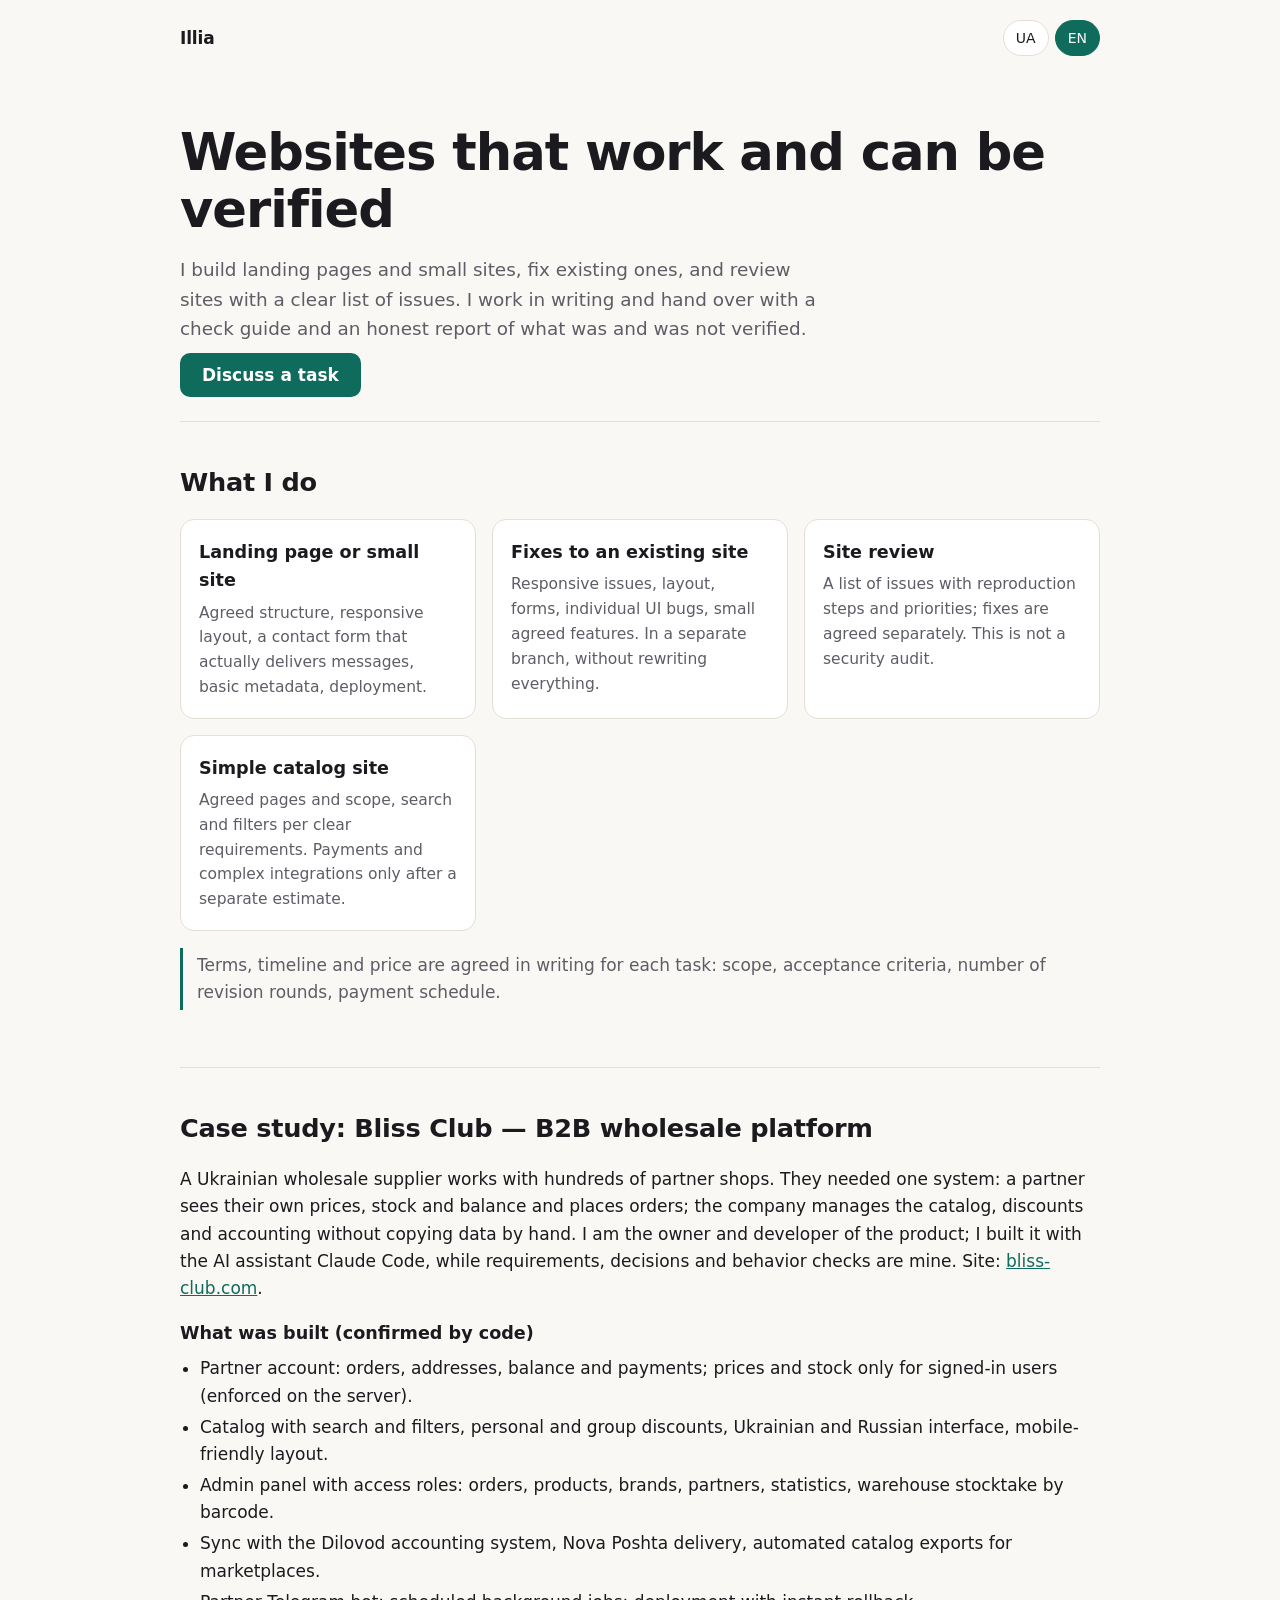
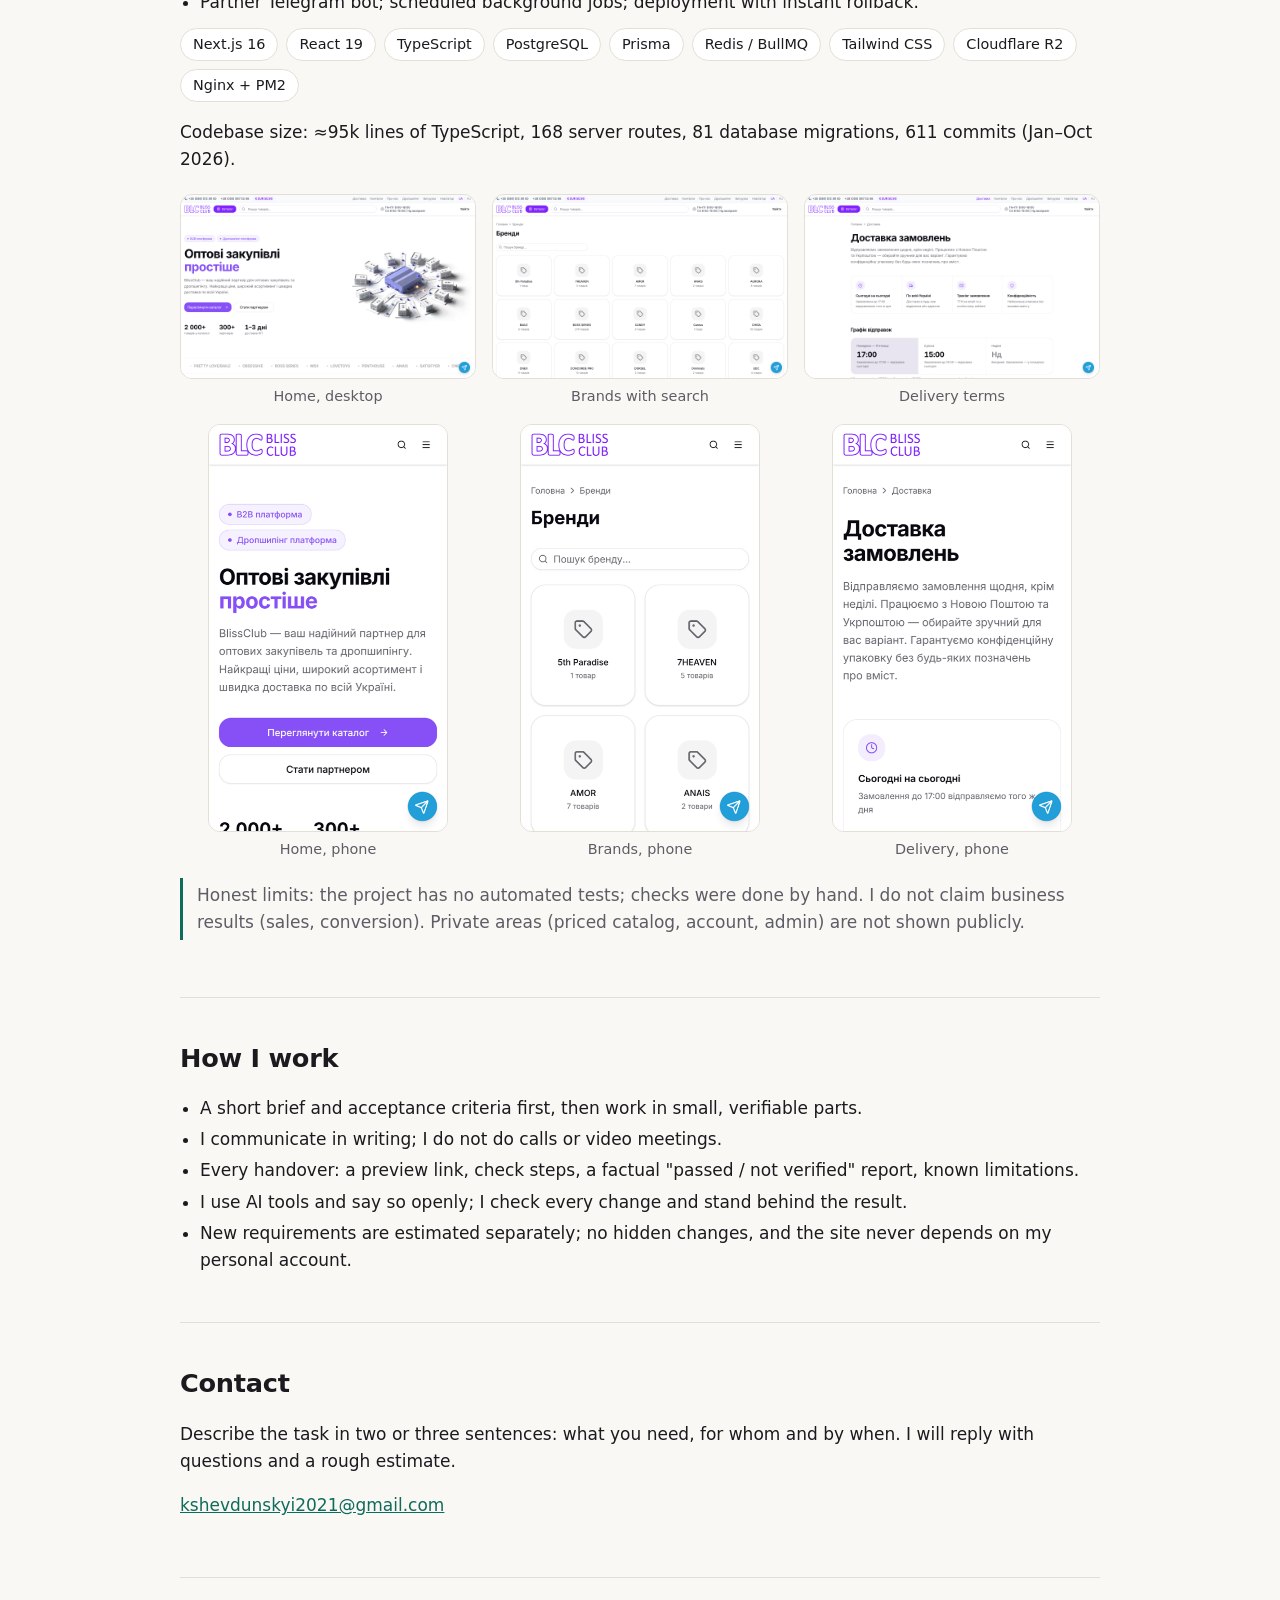
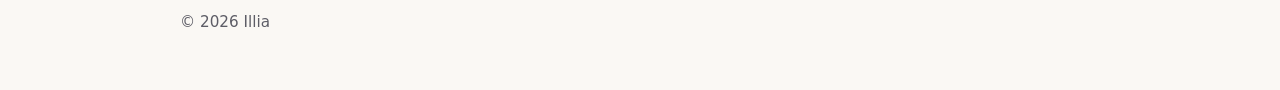
==== index.html @ 96f42dcd "feat: portfolio site (UA/EN) with Bliss Club case study Co-Authored-By: Claude Sonnet 5.5 <noreply@a" ====
<!doctype html>
<html lang="uk">
<head>
<meta charset="utf-8">
<meta name="viewport" content="width=device-width, initial-scale=1">
<title>Ілля — веб-розробка та перевірка сайтів</title>
<meta name="description" content="Лендинги, невеликі сайти, правки чинних сайтів і перевірка сайтів зі списком проблем. Кейс: B2B-платформа Bliss Club.">
<meta property="og:title" content="Ілля — веб-розробка та перевірка сайтів">
<meta property="og:description" content="Лендинги, невеликі сайти, правки чинних сайтів і перевірка сайтів. Кейс: B2B-платформа Bliss Club.">
<meta property="og:type" content="website">
<meta property="og:image" content="img/desktop-home.png">
<style>
:root{
  --bg:#faf8f4; --ink:#1b1b1f; --muted:#5d5d66; --line:#e3dfd6; --card:#ffffff;
  --accent:#0f6b5c; --accent-ink:#ffffff;
}
@media (prefers-color-scheme:dark){
  :root{--bg:#141416; --ink:#f1efe9; --muted:#a4a4ad; --line:#2c2c31; --card:#1c1c20; --accent:#4fc3ad; --accent-ink:#0b1512}
}
*{box-sizing:border-box}
html{scroll-behavior:smooth}
body{margin:0;background:var(--bg);color:var(--ink);font:17px/1.6 system-ui,-apple-system,"Segoe UI",Roboto,sans-serif}
a{color:var(--accent)}
.wrap{max-width:960px;margin:0 auto;padding:0 20px}
header.top{display:flex;justify-content:space-between;align-items:center;padding:20px 0;gap:12px}
.brand{font-weight:700;letter-spacing:-.01em}
.lang{display:flex;gap:6px}
.lang button{font:inherit;font-size:14px;padding:6px 12px;border:1px solid var(--line);background:var(--card);color:var(--ink);border-radius:999px;cursor:pointer}
.lang button[aria-pressed="true"]{background:var(--accent);color:var(--accent-ink);border-color:var(--accent)}
.lang button:focus-visible,a:focus-visible,.btn:focus-visible{outline:3px solid var(--accent);outline-offset:2px}
.hero{padding:48px 0 32px}
h1{font-size:clamp(2rem,5vw,3.2rem);line-height:1.1;letter-spacing:-.02em;margin:0 0 16px}
h2{font-size:1.6rem;letter-spacing:-.01em;margin:0 0 16px}
h3{font-size:1.1rem;margin:0 0 6px}
.lead{font-size:1.15rem;color:var(--muted);max-width:640px}
.btn{display:inline-block;margin-top:12px;padding:12px 22px;border-radius:10px;background:var(--accent);color:var(--accent-ink);text-decoration:none;font-weight:600}
section{padding:40px 0;border-top:1px solid var(--line)}
.grid{display:grid;gap:16px;grid-template-columns:repeat(auto-fit,minmax(220px,1fr))}
.card{background:var(--card);border:1px solid var(--line);border-radius:14px;padding:18px}
.card p{margin:0;color:var(--muted);font-size:.97rem}
ul.clean{padding-left:20px;margin:8px 0}
ul.clean li{margin:4px 0}
.shots{display:grid;gap:16px;grid-template-columns:repeat(auto-fit,minmax(260px,1fr));margin-top:20px}
figure{margin:0}
figure img{width:100%;height:auto;display:block;border:1px solid var(--line);border-radius:12px;background:var(--card)}
figure.phone img{max-width:240px;margin:0 auto}
figcaption{font-size:.9rem;color:var(--muted);margin-top:6px;text-align:center}
.tags{display:flex;flex-wrap:wrap;gap:8px;padding:0;list-style:none;margin:12px 0}
.tags li{font-size:.9rem;border:1px solid var(--line);background:var(--card);padding:4px 12px;border-radius:999px}
.note{border-left:3px solid var(--accent);padding:4px 0 4px 14px;color:var(--muted)}
footer{padding:32px 0 56px;border-top:1px solid var(--line);color:var(--muted);font-size:.95rem}
[data-l]{display:none}
html[lang="uk"] [data-l="uk"],html[lang="en"] [data-l="en"]{display:revert}
</style>
</head>
<body>
<div class="wrap">
<header class="top">
  <span class="brand"><span data-l="uk">Ілля</span><span data-l="en">Illia</span></span>
  <div class="lang" role="group" aria-label="Language / Мова">
    <button type="button" data-set="uk" aria-pressed="true">UA</button>
    <button type="button" data-set="en" aria-pressed="false">EN</button>
  </div>
</header>

<main>
<section class="hero" style="border-top:0">
  <h1 data-l="uk">Сайти, які працюють і які можна перевірити</h1>
  <h1 data-l="en">Websites that work and can be verified</h1>
  <p class="lead" data-l="uk">Роблю лендинги й невеликі сайти, виправляю чинні сайти та перевіряю їх зі списком проблем. Пишу письмово, здаю з інструкцією перевірки й чесним звітом про те, що перевірено, а що ні.</p>
  <p class="lead" data-l="en">I build landing pages and small sites, fix existing ones, and review sites with a clear list of issues. I work in writing and hand over with a check guide and an honest report of what was and was not verified.</p>
  <a class="btn" href="#contact" data-l="uk">Обговорити задачу</a>
  <a class="btn" href="#contact" data-l="en">Discuss a task</a>
</section>

<section id="services">
  <h2 data-l="uk">Що роблю</h2>
  <h2 data-l="en">What I do</h2>
  <div class="grid">
    <article class="card">
      <h3 data-l="uk">Лендинг або невеликий сайт</h3><h3 data-l="en">Landing page or small site</h3>
      <p data-l="uk">Погоджена структура, адаптивний вигляд, контактна форма, що справді доставляє повідомлення, базові метадані, публікація.</p>
      <p data-l="en">Agreed structure, responsive layout, a contact form that actually delivers messages, basic metadata, deployment.</p>
    </article>
    <article class="card">
      <h3 data-l="uk">Правки чинного сайту</h3><h3 data-l="en">Fixes to an existing site</h3>
      <p data-l="uk">Адаптивність, верстка, форми, окремі помилки інтерфейсу, невеликі погоджені функції. У окремій гілці, без перепису всього.</p>
      <p data-l="en">Responsive issues, layout, forms, individual UI bugs, small agreed features. In a separate branch, without rewriting everything.</p>
    </article>
    <article class="card">
      <h3 data-l="uk">Перевірка сайту</h3><h3 data-l="en">Site review</h3>
      <p data-l="uk">Список проблем з відтворенням кроків і пріоритетами; виправлення — окремо, за погодженням. Це не аудит безпеки.</p>
      <p data-l="en">A list of issues with reproduction steps and priorities; fixes are agreed separately. This is not a security audit.</p>
    </article>
    <article class="card">
      <h3 data-l="uk">Простий сайт-каталог</h3><h3 data-l="en">Simple catalog site</h3>
      <p data-l="uk">Погоджені сторінки й обсяг, пошук і фільтри за чіткими вимогами. Платежі та складні інтеграції — лише після окремої оцінки.</p>
      <p data-l="en">Agreed pages and scope, search and filters per clear requirements. Payments and complex integrations only after a separate estimate.</p>
    </article>
  </div>
  <p class="note" data-l="uk">Умови, строки й ціна узгоджуються письмово під кожну задачу: обсяг, критерії приймання, кількість раундів правок, схема оплати.</p>
  <p class="note" data-l="en">Terms, timeline and price are agreed in writing for each task: scope, acceptance criteria, number of revision rounds, payment schedule.</p>
</section>

<section id="case">
  <h2 data-l="uk">Кейс: Bliss Club — B2B-платформа оптових поставок</h2>
  <h2 data-l="en">Case study: Bliss Club — B2B wholesale platform</h2>
  <p data-l="uk">Український оптовий постачальник працює з сотнями магазинів-партнерів. Потрібна була єдина система: партнер бачить свої ціни, залишки й баланс та оформлює замовлення; компанія керує каталогом, знижками й обліком без ручного перенесення даних. Я — власник і розробник продукту; працював із AI-асистентом Claude Code, а вимоги, рішення й перевірка поведінки — мої. Сайт: <a href="https://bliss-club.com/" rel="noopener">bliss-club.com</a>.</p>
  <p data-l="en">A Ukrainian wholesale supplier works with hundreds of partner shops. They needed one system: a partner sees their own prices, stock and balance and places orders; the company manages the catalog, discounts and accounting without copying data by hand. I am the owner and developer of the product; I built it with the AI assistant Claude Code, while requirements, decisions and behavior checks are mine. Site: <a href="https://bliss-club.com/" rel="noopener">bliss-club.com</a>.</p>

  <h3 data-l="uk">Що реалізовано (підтверджено кодом)</h3><h3 data-l="en">What was built (confirmed by code)</h3>
  <ul class="clean" data-l="uk">
    <li>Кабінет партнера: замовлення, адреси, баланс і оплати; ціни й залишки лише для авторизованих (перевірка на сервері).</li>
    <li>Каталог із пошуком і фільтрами, індивідуальні та групові знижки, інтерфейс українською й російською, мобільна адаптація.</li>
    <li>Адмін-панель із ролями доступу: замовлення, товари, бренди, партнери, статистика, ревізія складу за штрихкодами.</li>
    <li>Синхронізація з обліковою системою Dilovod, доставка Новою Поштою, автоматичні вигрузки каталогу для маркетплейсів.</li>
    <li>Telegram-бот для партнерів; фонові задачі за розкладом; деплой з миттєвим відкатом.</li>
  </ul>
  <ul class="clean" data-l="en">
    <li>Partner account: orders, addresses, balance and payments; prices and stock only for signed-in users (enforced on the server).</li>
    <li>Catalog with search and filters, personal and group discounts, Ukrainian and Russian interface, mobile-friendly layout.</li>
    <li>Admin panel with access roles: orders, products, brands, partners, statistics, warehouse stocktake by barcode.</li>
    <li>Sync with the Dilovod accounting system, Nova Poshta delivery, automated catalog exports for marketplaces.</li>
    <li>Partner Telegram bot; scheduled background jobs; deployment with instant rollback.</li>
  </ul>

  <ul class="tags" aria-label="Stack">
    <li>Next.js 16</li><li>React 19</li><li>TypeScript</li><li>PostgreSQL</li><li>Prisma</li><li>Redis / BullMQ</li><li>Tailwind CSS</li><li>Cloudflare R2</li><li>Nginx + PM2</li>
  </ul>
  <p data-l="uk">Масштаб коду: ≈95 тис. рядків TypeScript, 168 серверних маршрутів, 81 міграція БД, 611 комітів (січень–жовтень 2026).</p>
  <p data-l="en">Codebase size: ≈95k lines of TypeScript, 168 server routes, 81 database migrations, 611 commits (Jan–Oct 2026).</p>

  <div class="shots">
    <figure><img src="img/desktop-home.png" width="1440" height="900" loading="lazy" alt="Головна сторінка Bliss Club на комп'ютері: заголовок про оптові закупівлі, кнопки каталогу, ілюстрація складу з магазинами / Bliss Club home page on desktop"><figcaption data-l="uk">Головна, комп'ютер</figcaption><figcaption data-l="en">Home, desktop</figcaption></figure>
    <figure><img src="img/desktop-brands.png" width="1440" height="900" loading="lazy" alt="Сторінка брендів із пошуком і сіткою карток / Brands page with search and card grid"><figcaption data-l="uk">Бренди з пошуком</figcaption><figcaption data-l="en">Brands with search</figcaption></figure>
    <figure><img src="img/desktop-delivery.png" width="1440" height="900" loading="lazy" alt="Сторінка умов доставки з графіком відправок / Delivery terms page with dispatch schedule"><figcaption data-l="uk">Умови доставки</figcaption><figcaption data-l="en">Delivery terms</figcaption></figure>
    <figure class="phone"><img src="img/mobile-home.png" width="780" loading="lazy" alt="Головна сторінка Bliss Club на телефоні / Bliss Club home page on a phone"><figcaption data-l="uk">Головна, телефон</figcaption><figcaption data-l="en">Home, phone</figcaption></figure>
    <figure class="phone"><img src="img/mobile-brands.png" width="780" loading="lazy" alt="Сторінка брендів на телефоні у дві колонки / Brands page on a phone in two columns"><figcaption data-l="uk">Бренди, телефон</figcaption><figcaption data-l="en">Brands, phone</figcaption></figure>
    <figure class="phone"><img src="img/mobile-delivery.png" width="780" loading="lazy" alt="Сторінка доставки на телефоні / Delivery page on a phone"><figcaption data-l="uk">Доставка, телефон</figcaption><figcaption data-l="en">Delivery, phone</figcaption></figure>
  </div>

  <p class="note" data-l="uk">Чесні обмеження: у проєкті немає автоматичних тестів, перевірка велася вручну. Результати бізнесу (продажі, конверсія) я не заявляю. Закриті розділи (каталог із цінами, кабінет, адмінка) публічно не показую.</p>
  <p class="note" data-l="en">Honest limits: the project has no automated tests; checks were done by hand. I do not claim business results (sales, conversion). Private areas (priced catalog, account, admin) are not shown publicly.</p>
</section>

<section id="process">
  <h2 data-l="uk">Як я працюю</h2><h2 data-l="en">How I work</h2>
  <ul class="clean" data-l="uk">
    <li>Спочатку короткий бриф і критерії приймання, потім робота невеликими перевірюваними частинами.</li>
    <li>Спілкуюся письмово; дзвінки й відеозустрічі не проводжу.</li>
    <li>Кожна здача: посилання на перегляд, кроки перевірки, фактичний звіт «пройдено / не перевірено», відомі обмеження.</li>
    <li>Користуюся AI-інструментами й кажу про це прямо; кожну зміну перевіряю й відповідаю за результат.</li>
    <li>Нові вимоги оцінюються окремо; без прихованих змін і без залежності сайту від мого акаунта.</li>
  </ul>
  <ul class="clean" data-l="en">
    <li>A short brief and acceptance criteria first, then work in small, verifiable parts.</li>
    <li>I communicate in writing; I do not do calls or video meetings.</li>
    <li>Every handover: a preview link, check steps, a factual "passed / not verified" report, known limitations.</li>
    <li>I use AI tools and say so openly; I check every change and stand behind the result.</li>
    <li>New requirements are estimated separately; no hidden changes, and the site never depends on my personal account.</li>
  </ul>
</section>

<section id="contact">
  <h2 data-l="uk">Контакт</h2><h2 data-l="en">Contact</h2>
  <p data-l="uk">Опишіть задачу двома-трьома реченнями: що потрібно, для кого і до якої дати. Я відповім із уточненнями та орієнтовною оцінкою.</p>
  <p data-l="en">Describe the task in two or three sentences: what you need, for whom and by when. I will reply with questions and a rough estimate.</p>
  <p><a href="mailto:kshevdunskyi2021@gmail.com">kshevdunskyi2021@gmail.com</a></p>
</section>
</main>

<footer>
  <span data-l="uk">© 2026 Ілля</span><span data-l="en">© 2026 Illia</span>
</footer>
</div>

<script>
(function () {
  var html = document.documentElement;
  var buttons = document.querySelectorAll('.lang button');
  function setLang(l) {
    html.lang = l;
    buttons.forEach(function (b) { b.setAttribute('aria-pressed', String(b.dataset.set === l)); });
    document.title = l === 'uk'
      ? 'Ілля — веб-розробка та перевірка сайтів'
      : 'Illia — web development and site review';
    try { localStorage.setItem('lang', l); } catch (e) {}
  }
  buttons.forEach(function (b) { b.addEventListener('click', function () { setLang(b.dataset.set); }); });
  var saved = null;
  try { saved = localStorage.getItem('lang'); } catch (e) {}
  var guess = saved || ((navigator.language || 'uk').slice(0, 2) === 'uk' ? 'uk' : 'en');
  setLang(guess === 'en' ? 'en' : 'uk');
})();
</script>
</body>
</html>
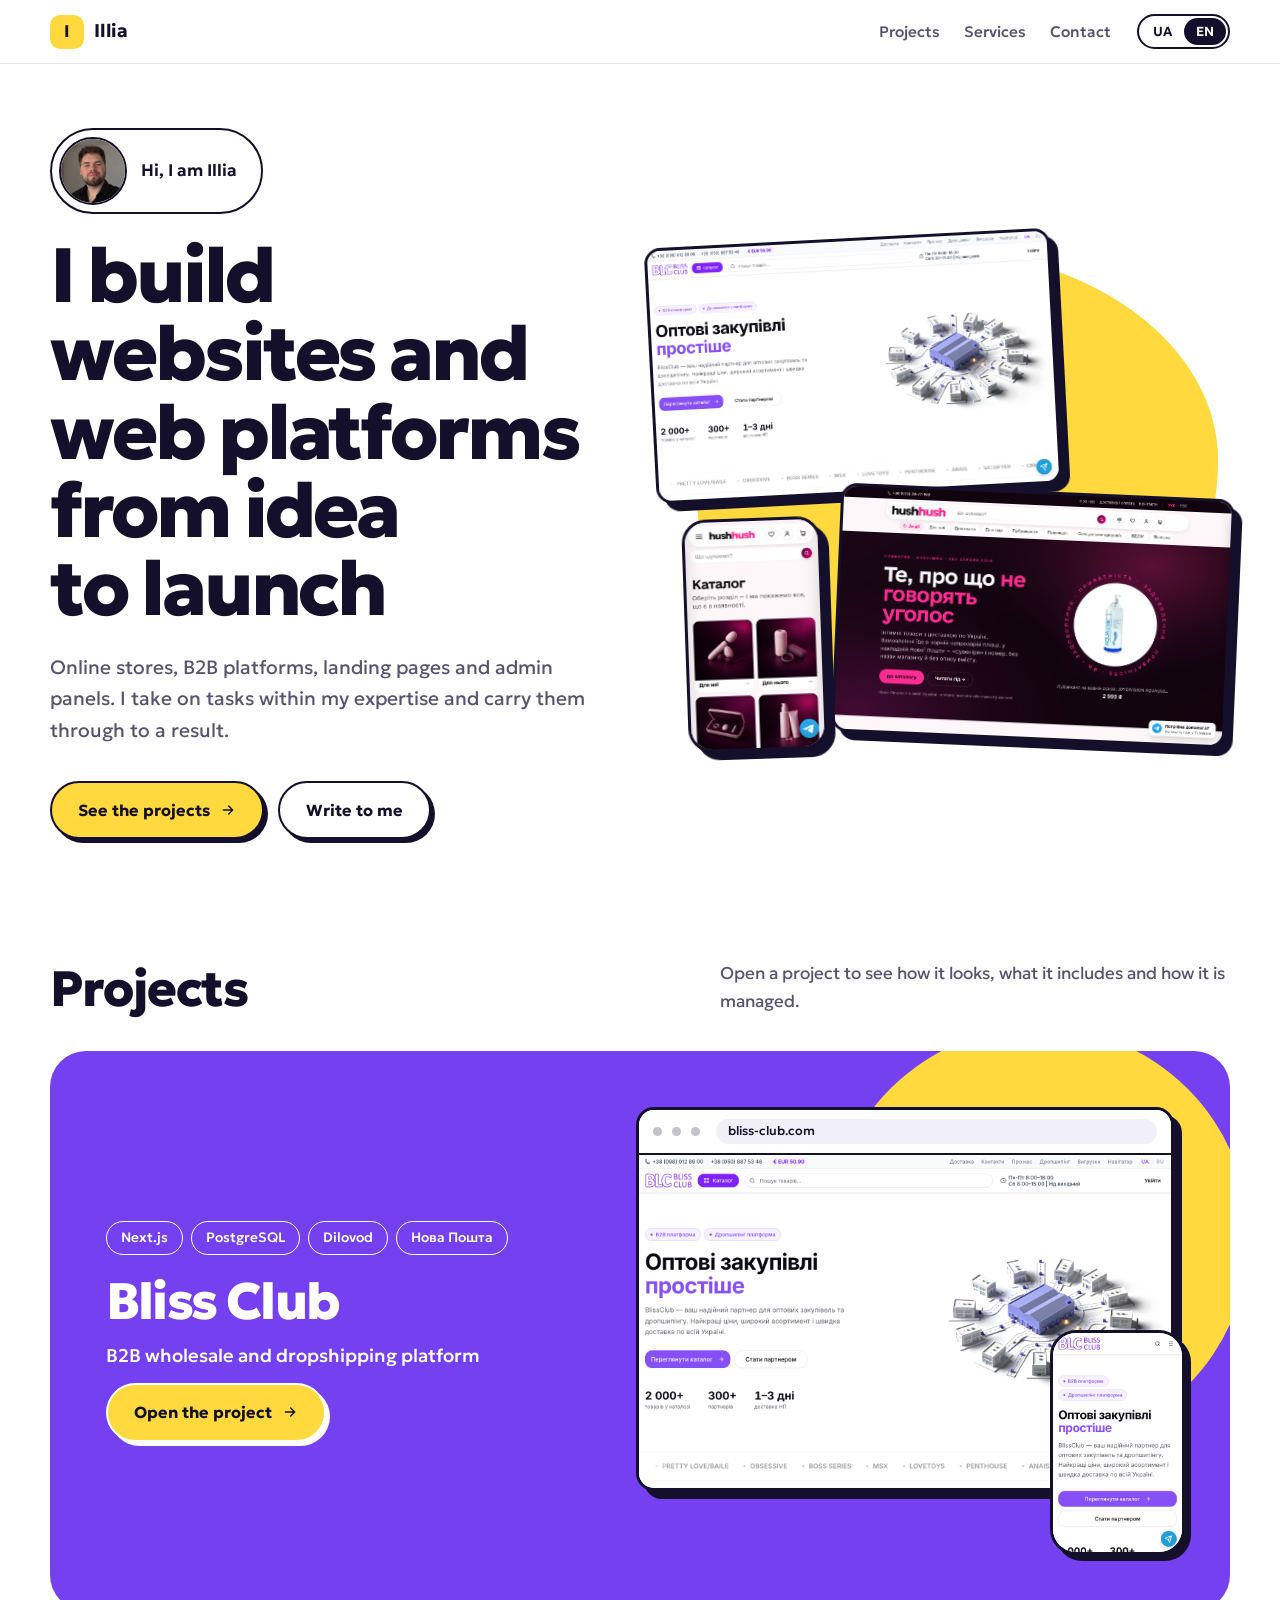
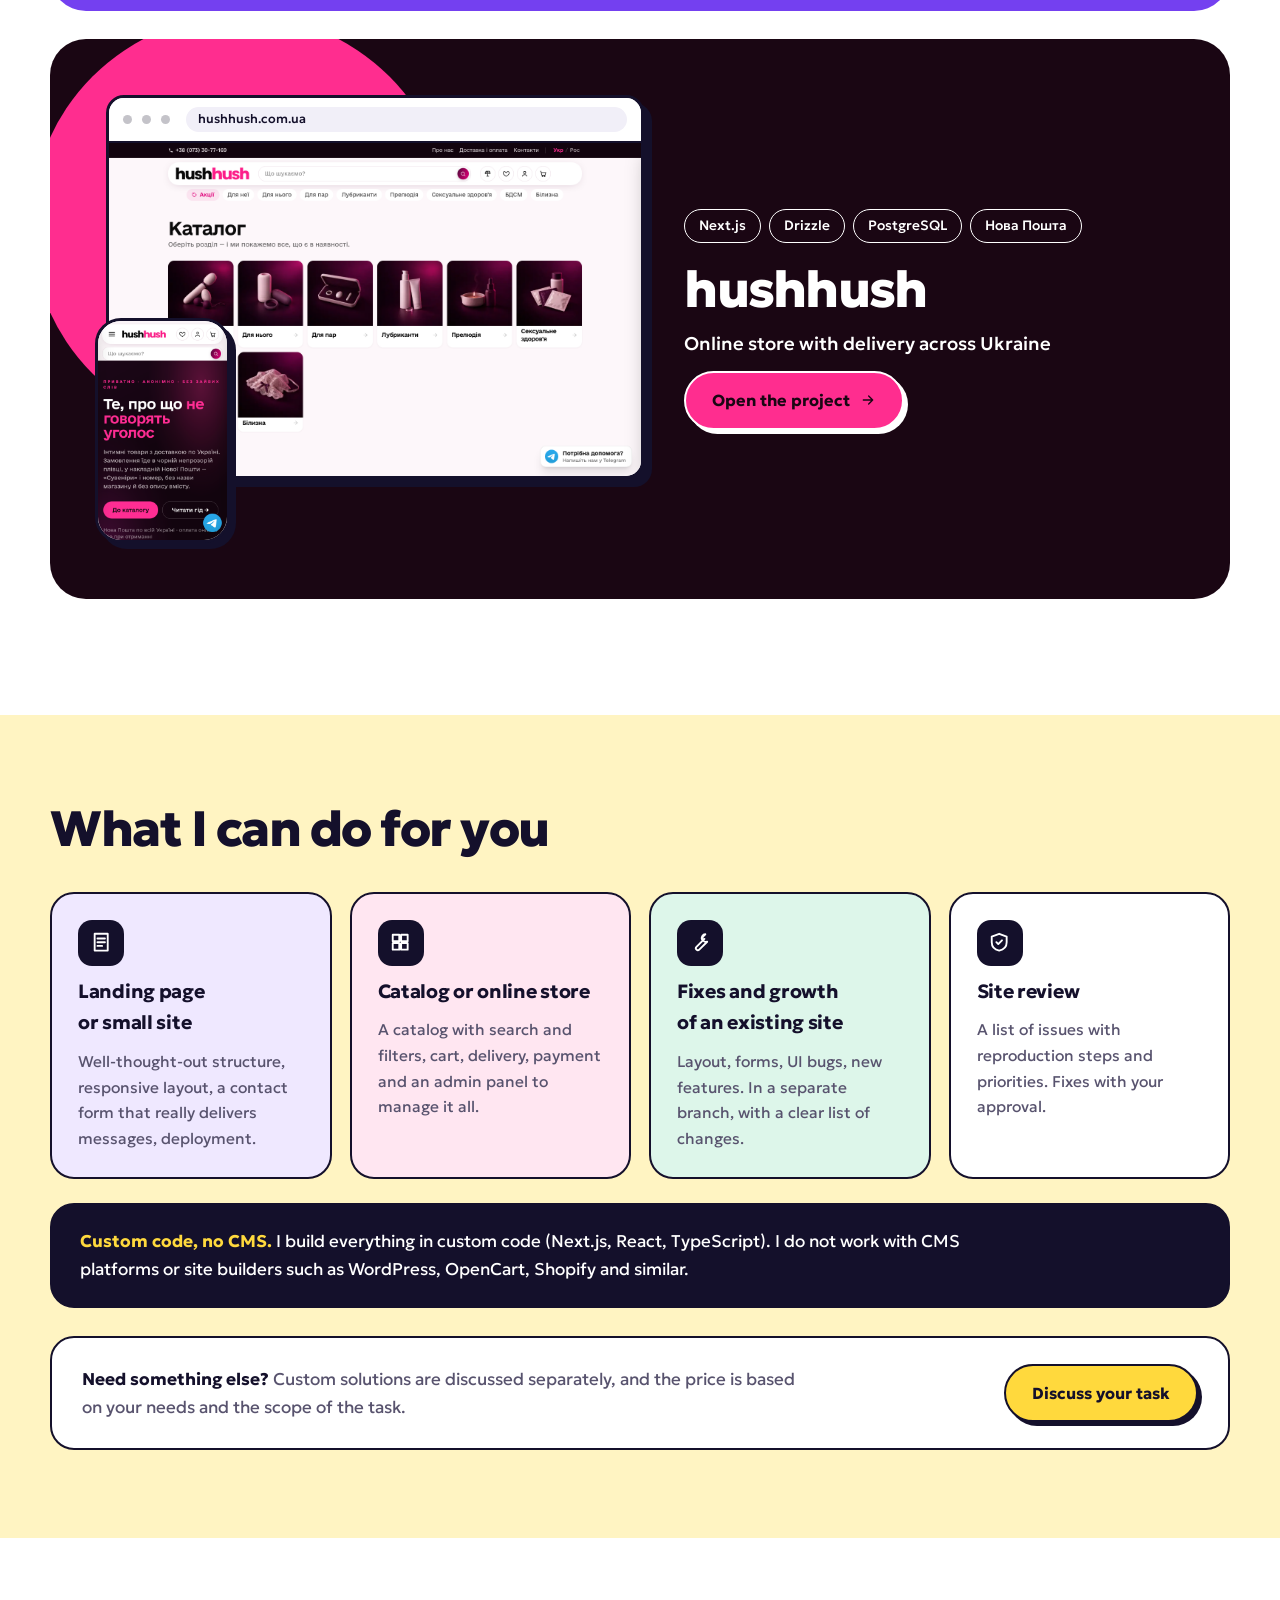
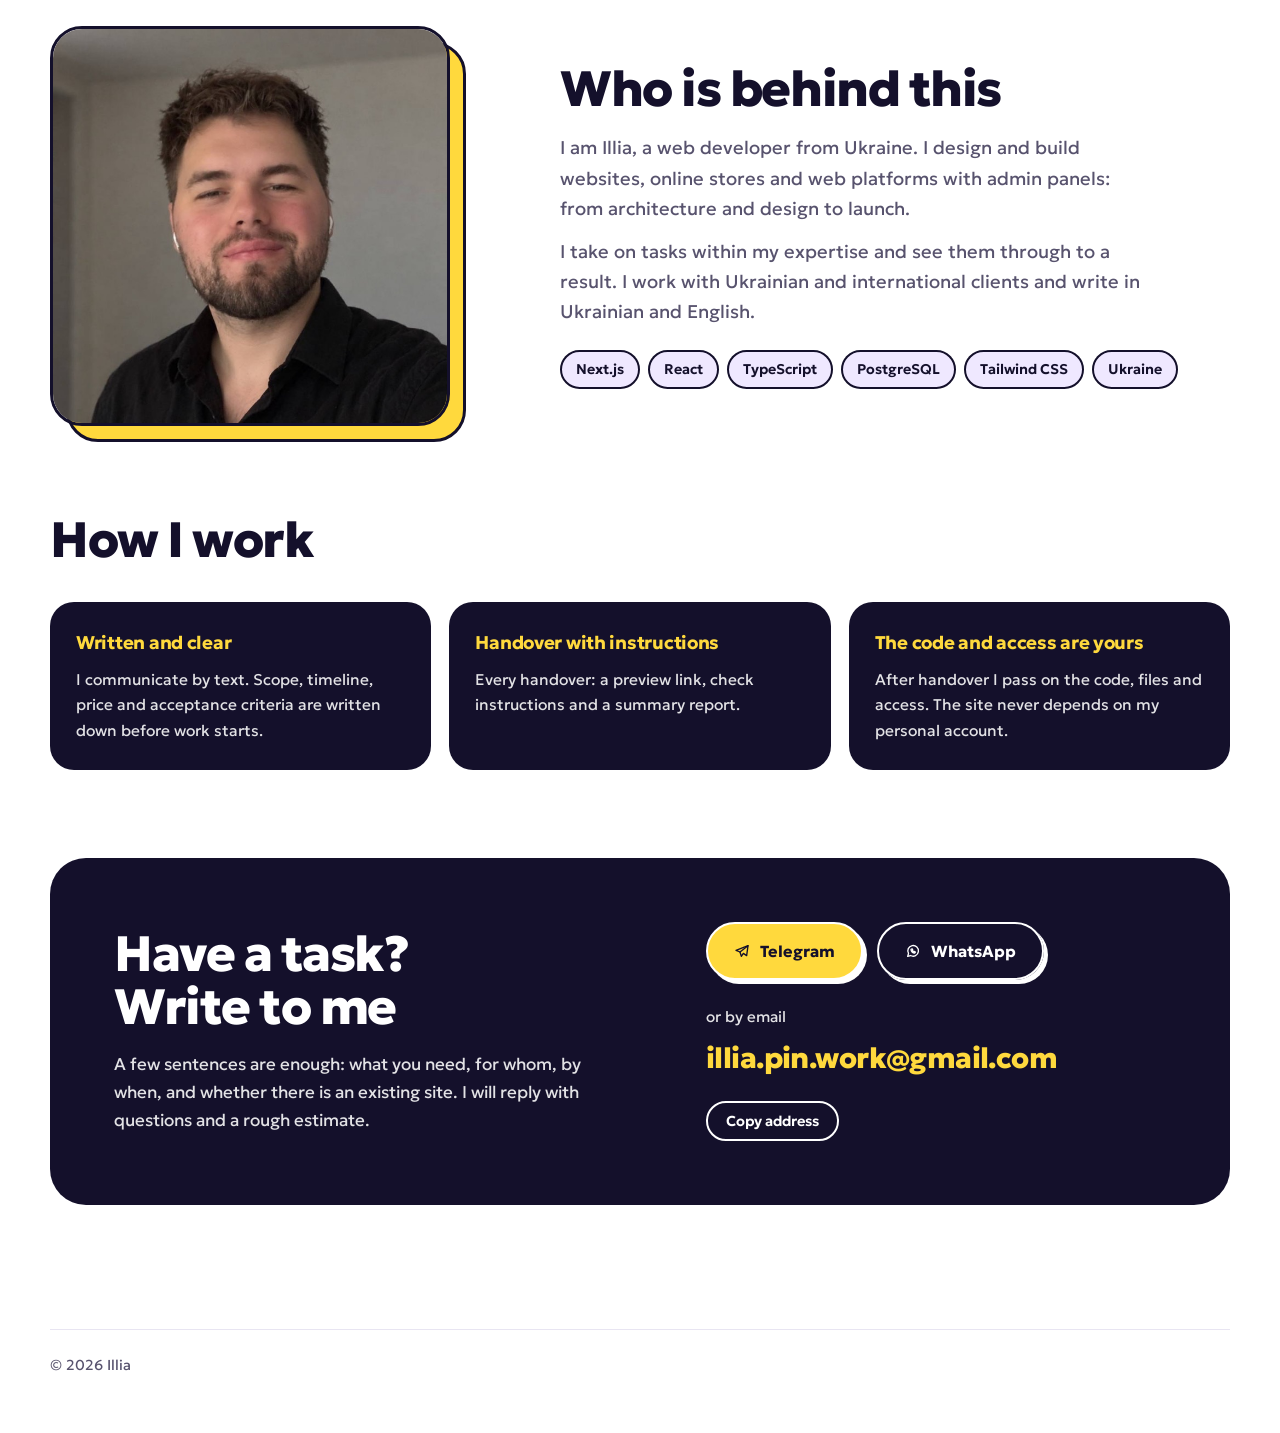
==== commit 0d7855ad: "feat: portfolio showcase with per-project pages, admin sections, contacts Co-Authored-By: Claude Son" ====
--- a/index.html
+++ b/index.html
@@ -1,197 +1,214 @@
 <!doctype html>
-<html lang="uk">
+<html lang="uk" data-title-uk="Ілля — веб-розробник: сайти, магазини, веб-платформи" data-title-en="Illia — web developer: websites, online stores, web platforms">
 <head>
 <meta charset="utf-8">
 <meta name="viewport" content="width=device-width, initial-scale=1">
-<title>Ілля — веб-розробка та перевірка сайтів</title>
-<meta name="description" content="Лендинги, невеликі сайти, правки чинних сайтів і перевірка сайтів зі списком проблем. Кейс: B2B-платформа Bliss Club.">
-<meta property="og:title" content="Ілля — веб-розробка та перевірка сайтів">
-<meta property="og:description" content="Лендинги, невеликі сайти, правки чинних сайтів і перевірка сайтів. Кейс: B2B-платформа Bliss Club.">
+<title>Ілля — веб-розробник: сайти, магазини, веб-платформи</title>
+<meta name="description" content="Веб-розробник з України: сайти, інтернет-магазини й веб-платформи з адмін-панеллю — від ідеї до запуску. Проєкти, послуги, контакти.">
+<link rel="canonical" href="https://wocky-wocky.github.io/portfolio/">
 <meta property="og:type" content="website">
-<meta property="og:image" content="img/desktop-home.png">
-<style>
-:root{
-  --bg:#faf8f4; --ink:#1b1b1f; --muted:#5d5d66; --line:#e3dfd6; --card:#ffffff;
-  --accent:#0f6b5c; --accent-ink:#ffffff;
-}
-@media (prefers-color-scheme:dark){
-  :root{--bg:#141416; --ink:#f1efe9; --muted:#a4a4ad; --line:#2c2c31; --card:#1c1c20; --accent:#4fc3ad; --accent-ink:#0b1512}
-}
-*{box-sizing:border-box}
-html{scroll-behavior:smooth}
-body{margin:0;background:var(--bg);color:var(--ink);font:17px/1.6 system-ui,-apple-system,"Segoe UI",Roboto,sans-serif}
-a{color:var(--accent)}
-.wrap{max-width:960px;margin:0 auto;padding:0 20px}
-header.top{display:flex;justify-content:space-between;align-items:center;padding:20px 0;gap:12px}
-.brand{font-weight:700;letter-spacing:-.01em}
-.lang{display:flex;gap:6px}
-.lang button{font:inherit;font-size:14px;padding:6px 12px;border:1px solid var(--line);background:var(--card);color:var(--ink);border-radius:999px;cursor:pointer}
-.lang button[aria-pressed="true"]{background:var(--accent);color:var(--accent-ink);border-color:var(--accent)}
-.lang button:focus-visible,a:focus-visible,.btn:focus-visible{outline:3px solid var(--accent);outline-offset:2px}
-.hero{padding:48px 0 32px}
-h1{font-size:clamp(2rem,5vw,3.2rem);line-height:1.1;letter-spacing:-.02em;margin:0 0 16px}
-h2{font-size:1.6rem;letter-spacing:-.01em;margin:0 0 16px}
-h3{font-size:1.1rem;margin:0 0 6px}
-.lead{font-size:1.15rem;color:var(--muted);max-width:640px}
-.btn{display:inline-block;margin-top:12px;padding:12px 22px;border-radius:10px;background:var(--accent);color:var(--accent-ink);text-decoration:none;font-weight:600}
-section{padding:40px 0;border-top:1px solid var(--line)}
-.grid{display:grid;gap:16px;grid-template-columns:repeat(auto-fit,minmax(220px,1fr))}
-.card{background:var(--card);border:1px solid var(--line);border-radius:14px;padding:18px}
-.card p{margin:0;color:var(--muted);font-size:.97rem}
-ul.clean{padding-left:20px;margin:8px 0}
-ul.clean li{margin:4px 0}
-.shots{display:grid;gap:16px;grid-template-columns:repeat(auto-fit,minmax(260px,1fr));margin-top:20px}
-figure{margin:0}
-figure img{width:100%;height:auto;display:block;border:1px solid var(--line);border-radius:12px;background:var(--card)}
-figure.phone img{max-width:240px;margin:0 auto}
-figcaption{font-size:.9rem;color:var(--muted);margin-top:6px;text-align:center}
-.tags{display:flex;flex-wrap:wrap;gap:8px;padding:0;list-style:none;margin:12px 0}
-.tags li{font-size:.9rem;border:1px solid var(--line);background:var(--card);padding:4px 12px;border-radius:999px}
-.note{border-left:3px solid var(--accent);padding:4px 0 4px 14px;color:var(--muted)}
-footer{padding:32px 0 56px;border-top:1px solid var(--line);color:var(--muted);font-size:.95rem}
-[data-l]{display:none}
-html[lang="uk"] [data-l="uk"],html[lang="en"] [data-l="en"]{display:revert}
-</style>
+<meta property="og:url" content="https://wocky-wocky.github.io/portfolio/">
+<meta property="og:title" content="Ілля — веб-розробник: сайти, магазини, веб-платформи">
+<meta property="og:description" content="Сайти, інтернет-магазини й веб-платформи з адмін-панеллю — від ідеї до запуску.">
+<meta property="og:image" content="https://wocky-wocky.github.io/portfolio/img/bc-desktop-home.png">
+<meta name="twitter:card" content="summary_large_image">
+<meta name="theme-color" content="#FFD93D">
+<link rel="icon" href="data:image/svg+xml,%3Csvg xmlns='http://www.w3.org/2000/svg' viewBox='0 0 64 64'%3E%3Crect width='64' height='64' rx='16' fill='%23FFD93D'/%3E%3Cpath d='M20 18v28M20 32h24M44 18v28' fill='none' stroke='%2314102B' stroke-width='7' stroke-linecap='round'/%3E%3C/svg%3E">
+<link rel="preconnect" href="https://fonts.googleapis.com">
+<link rel="preconnect" href="https://fonts.gstatic.com" crossorigin>
+<link href="https://fonts.googleapis.com/css2?family=Geologica:wght@400;500;600;700;800&display=swap" rel="stylesheet">
+<link rel="stylesheet" href="assets/style.css">
+<script type="application/ld+json">
+{"@context":"https://schema.org","@type":"Person","name":"Ілля","url":"https://wocky-wocky.github.io/portfolio/","jobTitle":"Web developer","knowsAbout":["Next.js","React","TypeScript","PostgreSQL"]}
+</script>
 </head>
 <body>
-<div class="wrap">
+<svg width="0" height="0" style="position:absolute" aria-hidden="true">
+  <symbol id="i-page" viewBox="0 0 24 24"><path d="M5 3h14v18H5z"/><path d="M8 8h8M8 12h8M8 16h5"/></symbol>
+  <symbol id="i-wrench" viewBox="0 0 24 24"><path d="M14.5 6.5a4 4 0 0 0 5 5L11 20a2.1 2.1 0 0 1-3-3l8.5-8.5"/><path d="M14.5 6.5l3-3a4 4 0 0 0-3.5 5.5"/></symbol>
+  <symbol id="i-check" viewBox="0 0 24 24"><path d="M12 3l8 3v6c0 5-3.5 8-8 9-4.5-1-8-4-8-9V6z"/><path d="M9 12l2 2 4-4"/></symbol>
+  <symbol id="i-grid" viewBox="0 0 24 24"><path d="M4 4h7v7H4zM13 4h7v7h-7zM4 13h7v7H4zM13 13h7v7h-7z"/></symbol>
+  <symbol id="i-arrow" viewBox="0 0 24 24"><path d="M5 12h14M13 6l6 6-6 6"/></symbol>
+  <symbol id="i-tg" viewBox="0 0 24 24"><path d="M21 4L3 11l6 2.5L11 20l3-4.5 5 3.5z"/><path d="M9 13.5L21 4"/></symbol>
+  <symbol id="i-wa" viewBox="0 0 24 24"><path d="M4 20l1.3-4.2A8 8 0 1 1 8.4 18.8z"/><path d="M9 9.5c0 3 2.5 5.5 5.5 5.5l1.2-1.3-2-1-.8.7a4 4 0 0 1-1.8-1.8l.7-.8-1-2z"/></symbol>
+</svg>
+<a class="skiplink" href="#main">Перейти до змісту</a>
+
 <header class="top">
-  <span class="brand"><span data-l="uk">Ілля</span><span data-l="en">Illia</span></span>
-  <div class="lang" role="group" aria-label="Language / Мова">
-    <button type="button" data-set="uk" aria-pressed="true">UA</button>
-    <button type="button" data-set="en" aria-pressed="false">EN</button>
+  <div class="wrap">
+    <a class="brand" href="#top"><b>І</b><span data-l="uk">Ілля</span><span data-l="en">Illia</span></a>
+    <div class="nav">
+      <nav aria-label="Main">
+        <ul>
+          <li><a href="#projects"><span data-l="uk">Проєкти</span><span data-l="en">Projects</span></a></li>
+          <li><a href="#services"><span data-l="uk">Послуги</span><span data-l="en">Services</span></a></li>
+          <li><a href="#contact"><span data-l="uk">Контакт</span><span data-l="en">Contact</span></a></li>
+        </ul>
+      </nav>
+      <div class="lang" role="group" aria-label="Мова / Language">
+        <button type="button" data-set="uk" aria-pressed="true">UA</button>
+        <button type="button" data-set="en" aria-pressed="false">EN</button>
+      </div>
+    </div>
   </div>
 </header>
 
-<main>
-<section class="hero" style="border-top:0">
-  <h1 data-l="uk">Сайти, які працюють і які можна перевірити</h1>
-  <h1 data-l="en">Websites that work and can be verified</h1>
-  <p class="lead" data-l="uk">Роблю лендинги й невеликі сайти, виправляю чинні сайти та перевіряю їх зі списком проблем. Пишу письмово, здаю з інструкцією перевірки й чесним звітом про те, що перевірено, а що ні.</p>
-  <p class="lead" data-l="en">I build landing pages and small sites, fix existing ones, and review sites with a clear list of issues. I work in writing and hand over with a check guide and an honest report of what was and was not verified.</p>
-  <a class="btn" href="#contact" data-l="uk">Обговорити задачу</a>
-  <a class="btn" href="#contact" data-l="en">Discuss a task</a>
-</section>
-
-<section id="services">
-  <h2 data-l="uk">Що роблю</h2>
-  <h2 data-l="en">What I do</h2>
-  <div class="grid">
-    <article class="card">
-      <h3 data-l="uk">Лендинг або невеликий сайт</h3><h3 data-l="en">Landing page or small site</h3>
-      <p data-l="uk">Погоджена структура, адаптивний вигляд, контактна форма, що справді доставляє повідомлення, базові метадані, публікація.</p>
-      <p data-l="en">Agreed structure, responsive layout, a contact form that actually delivers messages, basic metadata, deployment.</p>
+<main id="main">
+<div class="wrap hero" id="top">
+  <div>
+    <div class="hello"><img src="img/ilya-sm.jpg" width="192" height="192" alt="Фото: Ілля, веб-розробник / Photo: Illia, web developer"><span data-l="uk">Привіт, я Ілля</span><span data-l="en">Hi, I am Illia</span></div>
+    <h1>
+      <span data-l="uk">Створюю сайти й веб-платформи від ідеї до запуску</span>
+      <span data-l="en">I build websites and web platforms from idea to launch</span>
+    </h1>
+    <p class="lead" data-l="uk">Інтернет-магазини, B2B-платформи, лендинги та адмін-панелі. Беруся за задачі в межах своєї експертизи й доводжу їх до результату.</p>
+    <p class="lead" data-l="en">Online stores, B2B platforms, landing pages and admin panels. I take on tasks within my expertise and carry them through to a result.</p>
+    <div class="btns">
+      <a class="btn" href="#projects"><span data-l="uk">Дивитися проєкти</span><span data-l="en">See the projects</span><svg class="i" aria-hidden="true"><use href="#i-arrow"/></svg></a>
+      <a class="btn alt" href="#contact"><span data-l="uk">Написати мені</span><span data-l="en">Write to me</span></a>
+    </div>
+  </div>
+  <div class="collage" aria-hidden="true">
+    <div class="shot a"><img src="img/bc-desktop-home.png" width="1440" height="900" alt=""></div>
+    <div class="shot b"><img src="img/hh-desktop-home.png" width="1440" height="900" alt=""></div>
+    <div class="shot p"><img src="img/hh-mobile-catalog.png" width="780" height="1328" alt=""></div>
+  </div>
+</div>
+
+<section class="sec" id="projects" style="padding-top:24px" aria-labelledby="proj-h">
+  <div class="wrap">
+    <div class="sec-head">
+      <h2 id="proj-h"><span data-l="uk">Проєкти</span><span data-l="en">Projects</span></h2>
+      <p data-l="uk">Відкрийте проєкт, щоб побачити, як він виглядає, що в ньому є і як керується.</p>
+      <p data-l="en">Open a project to see how it looks, what it includes and how it is managed.</p>
+    </div>
+
+    <article class="proj bliss on-dark">
+      <div>
+        <ul class="tags"><li>Next.js</li><li>PostgreSQL</li><li>Dilovod</li><li>Нова Пошта</li></ul>
+        <h3><a href="projects/bliss-club.html">Bliss Club</a></h3>
+        <p class="sub" data-l="uk">B2B-платформа оптових поставок і дропшипінгу</p>
+        <p class="sub" data-l="en">B2B wholesale and dropshipping platform</p>
+        <div class="btns go"><a class="btn" href="projects/bliss-club.html"><span data-l="uk">Відкрити проєкт</span><span data-l="en">Open the project</span><svg class="i" aria-hidden="true"><use href="#i-arrow"/></svg></a></div>
+      </div>
+      <div class="proj-visual" aria-hidden="true">
+        <div class="browser"><div class="browser-bar"><i></i><i></i><i></i><span>bliss-club.com</span></div><img src="img/bc-desktop-home.png" width="1440" height="900" alt="" loading="lazy"></div>
+        <div class="phone"><img src="img/bc-mobile-home.png" width="780" height="1328" alt="" loading="lazy"></div>
+      </div>
     </article>
-    <article class="card">
-      <h3 data-l="uk">Правки чинного сайту</h3><h3 data-l="en">Fixes to an existing site</h3>
-      <p data-l="uk">Адаптивність, верстка, форми, окремі помилки інтерфейсу, невеликі погоджені функції. У окремій гілці, без перепису всього.</p>
-      <p data-l="en">Responsive issues, layout, forms, individual UI bugs, small agreed features. In a separate branch, without rewriting everything.</p>
+
+    <article class="proj hush on-dark">
+      <div>
+        <ul class="tags"><li>Next.js</li><li>Drizzle</li><li>PostgreSQL</li><li>Нова Пошта</li></ul>
+        <h3><a href="projects/hushhush.html">hushhush</a></h3>
+        <p class="sub" data-l="uk">Інтернет-магазин із доставкою по Україні</p>
+        <p class="sub" data-l="en">Online store with delivery across Ukraine</p>
+        <div class="btns go"><a class="btn" href="projects/hushhush.html"><span data-l="uk">Відкрити проєкт</span><span data-l="en">Open the project</span><svg class="i" aria-hidden="true"><use href="#i-arrow"/></svg></a></div>
+      </div>
+      <div class="proj-visual" aria-hidden="true">
+        <div class="browser"><div class="browser-bar"><i></i><i></i><i></i><span>hushhush.com.ua</span></div><img src="img/hh-desktop-catalog.png" width="1440" height="900" alt="" loading="lazy"></div>
+        <div class="phone"><img src="img/hh-mobile-home.png" width="780" height="1328" alt="" loading="lazy"></div>
+      </div>
     </article>
-    <article class="card">
-      <h3 data-l="uk">Перевірка сайту</h3><h3 data-l="en">Site review</h3>
-      <p data-l="uk">Список проблем з відтворенням кроків і пріоритетами; виправлення — окремо, за погодженням. Це не аудит безпеки.</p>
-      <p data-l="en">A list of issues with reproduction steps and priorities; fixes are agreed separately. This is not a security audit.</p>
-    </article>
-    <article class="card">
-      <h3 data-l="uk">Простий сайт-каталог</h3><h3 data-l="en">Simple catalog site</h3>
-      <p data-l="uk">Погоджені сторінки й обсяг, пошук і фільтри за чіткими вимогами. Платежі та складні інтеграції — лише після окремої оцінки.</p>
-      <p data-l="en">Agreed pages and scope, search and filters per clear requirements. Payments and complex integrations only after a separate estimate.</p>
-    </article>
-  </div>
-  <p class="note" data-l="uk">Умови, строки й ціна узгоджуються письмово під кожну задачу: обсяг, критерії приймання, кількість раундів правок, схема оплати.</p>
-  <p class="note" data-l="en">Terms, timeline and price are agreed in writing for each task: scope, acceptance criteria, number of revision rounds, payment schedule.</p>
-</section>
-
-<section id="case">
-  <h2 data-l="uk">Кейс: Bliss Club — B2B-платформа оптових поставок</h2>
-  <h2 data-l="en">Case study: Bliss Club — B2B wholesale platform</h2>
-  <p data-l="uk">Український оптовий постачальник працює з сотнями магазинів-партнерів. Потрібна була єдина система: партнер бачить свої ціни, залишки й баланс та оформлює замовлення; компанія керує каталогом, знижками й обліком без ручного перенесення даних. Я — власник і розробник продукту; працював із AI-асистентом Claude Code, а вимоги, рішення й перевірка поведінки — мої. Сайт: <a href="https://bliss-club.com/" rel="noopener">bliss-club.com</a>.</p>
-  <p data-l="en">A Ukrainian wholesale supplier works with hundreds of partner shops. They needed one system: a partner sees their own prices, stock and balance and places orders; the company manages the catalog, discounts and accounting without copying data by hand. I am the owner and developer of the product; I built it with the AI assistant Claude Code, while requirements, decisions and behavior checks are mine. Site: <a href="https://bliss-club.com/" rel="noopener">bliss-club.com</a>.</p>
-
-  <h3 data-l="uk">Що реалізовано (підтверджено кодом)</h3><h3 data-l="en">What was built (confirmed by code)</h3>
-  <ul class="clean" data-l="uk">
-    <li>Кабінет партнера: замовлення, адреси, баланс і оплати; ціни й залишки лише для авторизованих (перевірка на сервері).</li>
-    <li>Каталог із пошуком і фільтрами, індивідуальні та групові знижки, інтерфейс українською й російською, мобільна адаптація.</li>
-    <li>Адмін-панель із ролями доступу: замовлення, товари, бренди, партнери, статистика, ревізія складу за штрихкодами.</li>
-    <li>Синхронізація з обліковою системою Dilovod, доставка Новою Поштою, автоматичні вигрузки каталогу для маркетплейсів.</li>
-    <li>Telegram-бот для партнерів; фонові задачі за розкладом; деплой з миттєвим відкатом.</li>
-  </ul>
-  <ul class="clean" data-l="en">
-    <li>Partner account: orders, addresses, balance and payments; prices and stock only for signed-in users (enforced on the server).</li>
-    <li>Catalog with search and filters, personal and group discounts, Ukrainian and Russian interface, mobile-friendly layout.</li>
-    <li>Admin panel with access roles: orders, products, brands, partners, statistics, warehouse stocktake by barcode.</li>
-    <li>Sync with the Dilovod accounting system, Nova Poshta delivery, automated catalog exports for marketplaces.</li>
-    <li>Partner Telegram bot; scheduled background jobs; deployment with instant rollback.</li>
-  </ul>
-
-  <ul class="tags" aria-label="Stack">
-    <li>Next.js 16</li><li>React 19</li><li>TypeScript</li><li>PostgreSQL</li><li>Prisma</li><li>Redis / BullMQ</li><li>Tailwind CSS</li><li>Cloudflare R2</li><li>Nginx + PM2</li>
-  </ul>
-  <p data-l="uk">Масштаб коду: ≈95 тис. рядків TypeScript, 168 серверних маршрутів, 81 міграція БД, 611 комітів (січень–жовтень 2026).</p>
-  <p data-l="en">Codebase size: ≈95k lines of TypeScript, 168 server routes, 81 database migrations, 611 commits (Jan–Oct 2026).</p>
-
-  <div class="shots">
-    <figure><img src="img/desktop-home.png" width="1440" height="900" loading="lazy" alt="Головна сторінка Bliss Club на комп'ютері: заголовок про оптові закупівлі, кнопки каталогу, ілюстрація складу з магазинами / Bliss Club home page on desktop"><figcaption data-l="uk">Головна, комп'ютер</figcaption><figcaption data-l="en">Home, desktop</figcaption></figure>
-    <figure><img src="img/desktop-brands.png" width="1440" height="900" loading="lazy" alt="Сторінка брендів із пошуком і сіткою карток / Brands page with search and card grid"><figcaption data-l="uk">Бренди з пошуком</figcaption><figcaption data-l="en">Brands with search</figcaption></figure>
-    <figure><img src="img/desktop-delivery.png" width="1440" height="900" loading="lazy" alt="Сторінка умов доставки з графіком відправок / Delivery terms page with dispatch schedule"><figcaption data-l="uk">Умови доставки</figcaption><figcaption data-l="en">Delivery terms</figcaption></figure>
-    <figure class="phone"><img src="img/mobile-home.png" width="780" loading="lazy" alt="Головна сторінка Bliss Club на телефоні / Bliss Club home page on a phone"><figcaption data-l="uk">Головна, телефон</figcaption><figcaption data-l="en">Home, phone</figcaption></figure>
-    <figure class="phone"><img src="img/mobile-brands.png" width="780" loading="lazy" alt="Сторінка брендів на телефоні у дві колонки / Brands page on a phone in two columns"><figcaption data-l="uk">Бренди, телефон</figcaption><figcaption data-l="en">Brands, phone</figcaption></figure>
-    <figure class="phone"><img src="img/mobile-delivery.png" width="780" loading="lazy" alt="Сторінка доставки на телефоні / Delivery page on a phone"><figcaption data-l="uk">Доставка, телефон</figcaption><figcaption data-l="en">Delivery, phone</figcaption></figure>
-  </div>
-
-  <p class="note" data-l="uk">Чесні обмеження: у проєкті немає автоматичних тестів, перевірка велася вручну. Результати бізнесу (продажі, конверсія) я не заявляю. Закриті розділи (каталог із цінами, кабінет, адмінка) публічно не показую.</p>
-  <p class="note" data-l="en">Honest limits: the project has no automated tests; checks were done by hand. I do not claim business results (sales, conversion). Private areas (priced catalog, account, admin) are not shown publicly.</p>
-</section>
-
-<section id="process">
-  <h2 data-l="uk">Як я працюю</h2><h2 data-l="en">How I work</h2>
-  <ul class="clean" data-l="uk">
-    <li>Спочатку короткий бриф і критерії приймання, потім робота невеликими перевірюваними частинами.</li>
-    <li>Спілкуюся письмово; дзвінки й відеозустрічі не проводжу.</li>
-    <li>Кожна здача: посилання на перегляд, кроки перевірки, фактичний звіт «пройдено / не перевірено», відомі обмеження.</li>
-    <li>Користуюся AI-інструментами й кажу про це прямо; кожну зміну перевіряю й відповідаю за результат.</li>
-    <li>Нові вимоги оцінюються окремо; без прихованих змін і без залежності сайту від мого акаунта.</li>
-  </ul>
-  <ul class="clean" data-l="en">
-    <li>A short brief and acceptance criteria first, then work in small, verifiable parts.</li>
-    <li>I communicate in writing; I do not do calls or video meetings.</li>
-    <li>Every handover: a preview link, check steps, a factual "passed / not verified" report, known limitations.</li>
-    <li>I use AI tools and say so openly; I check every change and stand behind the result.</li>
-    <li>New requirements are estimated separately; no hidden changes, and the site never depends on my personal account.</li>
-  </ul>
-</section>
-
-<section id="contact">
-  <h2 data-l="uk">Контакт</h2><h2 data-l="en">Contact</h2>
-  <p data-l="uk">Опишіть задачу двома-трьома реченнями: що потрібно, для кого і до якої дати. Я відповім із уточненнями та орієнтовною оцінкою.</p>
-  <p data-l="en">Describe the task in two or three sentences: what you need, for whom and by when. I will reply with questions and a rough estimate.</p>
-  <p><a href="mailto:kshevdunskyi2021@gmail.com">kshevdunskyi2021@gmail.com</a></p>
+  </div>
+</section>
+
+<section class="sec services" id="services" aria-labelledby="serv-h">
+  <div class="wrap">
+    <div class="sec-head">
+      <h2 id="serv-h"><span data-l="uk">Що можу зробити для вас</span><span data-l="en">What I can do for you</span></h2>
+    </div>
+    <div class="tiles">
+      <article class="tile">
+        <span class="ico"><svg class="i" aria-hidden="true"><use href="#i-page"/></svg></span>
+        <h3 data-l="uk">Лендинг або невеликий сайт</h3><h3 data-l="en">Landing page or small site</h3>
+        <p data-l="uk">Продумана структура, адаптивний вигляд, форма зв'язку, що справді доставляє повідомлення, публікація.</p>
+        <p data-l="en">Well-thought-out structure, responsive layout, a contact form that really delivers messages, deployment.</p>
+      </article>
+      <article class="tile">
+        <span class="ico"><svg class="i" aria-hidden="true"><use href="#i-grid"/></svg></span>
+        <h3 data-l="uk">Каталог або інтернет-магазин</h3><h3 data-l="en">Catalog or online store</h3>
+        <p data-l="uk">Каталог із пошуком і фільтрами, кошик, доставка, оплата та адмін-панель для керування.</p>
+        <p data-l="en">A catalog with search and filters, cart, delivery, payment and an admin panel to manage it all.</p>
+      </article>
+      <article class="tile">
+        <span class="ico"><svg class="i" aria-hidden="true"><use href="#i-wrench"/></svg></span>
+        <h3 data-l="uk">Правки й розвиток чинного сайту</h3><h3 data-l="en">Fixes and growth of an existing site</h3>
+        <p data-l="uk">Верстка, форми, помилки інтерфейсу, нові функції. В окремій гілці, зі зрозумілим переліком змін.</p>
+        <p data-l="en">Layout, forms, UI bugs, new features. In a separate branch, with a clear list of changes.</p>
+      </article>
+      <article class="tile">
+        <span class="ico"><svg class="i" aria-hidden="true"><use href="#i-check"/></svg></span>
+        <h3 data-l="uk">Перевірка сайту</h3><h3 data-l="en">Site review</h3>
+        <p data-l="uk">Список проблем із кроками відтворення й пріоритетами. Виправлення за вашим погодженням.</p>
+        <p data-l="en">A list of issues with reproduction steps and priorities. Fixes with your approval.</p>
+      </article>
+    </div>
+    <div class="stackline on-dark">
+      <p data-l="uk"><b>Власний код, без CMS.</b> Усе розробляю на власному коді (Next.js, React, TypeScript). Із CMS і конструкторами, як-от WordPress, OpenCart, Shopify та подібними, не працюю.</p>
+      <p data-l="en"><b>Custom code, no CMS.</b> I build everything in custom code (Next.js, React, TypeScript). I do not work with CMS platforms or site builders such as WordPress, OpenCart, Shopify and similar.</p>
+    </div>
+    <div class="custom">
+      <p data-l="uk"><b>Потрібно щось інше?</b> Розробку нестандартних рішень обговорюємо окремо, а вартість визначається на основі ваших потреб і обсягу задачі.</p>
+      <p data-l="en"><b>Need something else?</b> Custom solutions are discussed separately, and the price is based on your needs and the scope of the task.</p>
+      <a class="btn" href="#contact"><span data-l="uk">Обговорити задачу</span><span data-l="en">Discuss your task</span></a>
+    </div>
+  </div>
+</section>
+
+<section class="sec" aria-labelledby="about-h">
+  <div class="wrap about">
+    <div class="about-photo"><img src="img/ilya.jpg" width="720" height="720" loading="lazy" alt="Портрет: Ілля, веб-розробник, усміхається в темній сорочці / Portrait: Illia, web developer, smiling in a dark shirt"></div>
+    <div>
+      <h2 id="about-h"><span data-l="uk">Хто за цим стоїть</span><span data-l="en">Who is behind this</span></h2>
+      <p data-l="uk">Я Ілля, веб-розробник з України. Проєктую й розробляю сайти, інтернет-магазини та веб-платформи з адмін-панелями: від архітектури й дизайну до запуску.</p>
+      <p data-l="en">I am Illia, a web developer from Ukraine. I design and build websites, online stores and web platforms with admin panels: from architecture and design to launch.</p>
+      <p data-l="uk">Беруся за задачі в межах своєї експертизи й доводжу їх до результату. Працюю з українськими та міжнародними клієнтами, листуюся українською й англійською.</p>
+      <p data-l="en">I take on tasks within my expertise and see them through to a result. I work with Ukrainian and international clients and write in Ukrainian and English.</p>
+      <ul class="chips" aria-label="Stack"><li>Next.js</li><li>React</li><li>TypeScript</li><li>PostgreSQL</li><li>Tailwind CSS</li><li data-l="uk">Україна</li><li data-l="en">Ukraine</li></ul>
+    </div>
+  </div>
+</section>
+
+<section class="sec" style="padding-top:0" aria-labelledby="how-h">
+  <div class="wrap">
+    <div class="sec-head"><h2 id="how-h"><span data-l="uk">Як я працюю</span><span data-l="en">How I work</span></h2></div>
+    <div class="how">
+      <div><h3 data-l="uk">Письмово й зрозуміло</h3><h3 data-l="en">Written and clear</h3><p data-l="uk">Спілкуюся текстом. Обсяг, строки, ціну й критерії приймання фіксуємо до початку роботи.</p><p data-l="en">I communicate by text. Scope, timeline, price and acceptance criteria are written down before work starts.</p></div>
+      <div><h3 data-l="uk">Здача з інструкцією</h3><h3 data-l="en">Handover with instructions</h3><p data-l="uk">Кожна здача: посилання для перегляду, інструкція перевірки й підсумковий звіт.</p><p data-l="en">Every handover: a preview link, check instructions and a summary report.</p></div>
+      <div><h3 data-l="uk">Код і доступи ваші</h3><h3 data-l="en">The code and access are yours</h3><p data-l="uk">Після здачі передаю код, файли й доступи. Сайт не залежить від мого особистого акаунта.</p><p data-l="en">After handover I pass on the code, files and access. The site never depends on my personal account.</p></div>
+    </div>
+  </div>
+</section>
+
+<section class="sec" id="contact" style="padding-top:0" aria-labelledby="cont-h">
+  <div class="wrap">
+    <div class="contact on-dark">
+      <div>
+        <h2 id="cont-h"><span data-l="uk">Є задача? Напишіть</span><span data-l="en">Have a task? Write to me</span></h2>
+        <p data-l="uk">Достатньо кількох речень: що потрібно, для кого, до якої дати і чи є чинний сайт. Я відповім питаннями й орієнтовною оцінкою.</p>
+        <p data-l="en">A few sentences are enough: what you need, for whom, by when, and whether there is an existing site. I will reply with questions and a rough estimate.</p>
+      </div>
+      <div>
+        <div class="btns">
+          <a class="btn" href="https://t.me/+380956356499" rel="noopener" target="_blank"><svg class="i" aria-hidden="true"><use href="#i-tg"/></svg>Telegram</a>
+          <a class="btn alt" href="https://wa.me/380956356499" rel="noopener" target="_blank"><svg class="i" aria-hidden="true"><use href="#i-wa"/></svg>WhatsApp</a>
+        </div>
+        <p class="or"><span data-l="uk">або на пошту</span><span data-l="en">or by email</span></p>
+        <a class="mail" id="mail" href="mailto:illia.pin.work@gmail.com">illia.pin.work@gmail.com</a>
+        <button type="button" class="copy" id="copy"><span data-l="uk">Скопіювати адресу</span><span data-l="en">Copy address</span></button>
+        <span class="sr" id="copy-status" role="status" aria-live="polite"></span>
+      </div>
+    </div>
+  </div>
 </section>
 </main>
 
 <footer>
-  <span data-l="uk">© 2026 Ілля</span><span data-l="en">© 2026 Illia</span>
+  <div class="wrap">
+    <span data-l="uk">© 2026 Ілля</span><span data-l="en">© 2026 Illia</span>
+  </div>
 </footer>
-</div>
-
-<script>
-(function () {
-  var html = document.documentElement;
-  var buttons = document.querySelectorAll('.lang button');
-  function setLang(l) {
-    html.lang = l;
-    buttons.forEach(function (b) { b.setAttribute('aria-pressed', String(b.dataset.set === l)); });
-    document.title = l === 'uk'
-      ? 'Ілля — веб-розробка та перевірка сайтів'
-      : 'Illia — web development and site review';
-    try { localStorage.setItem('lang', l); } catch (e) {}
-  }
-  buttons.forEach(function (b) { b.addEventListener('click', function () { setLang(b.dataset.set); }); });
-  var saved = null;
-  try { saved = localStorage.getItem('lang'); } catch (e) {}
-  var guess = saved || ((navigator.language || 'uk').slice(0, 2) === 'uk' ? 'uk' : 'en');
-  setLang(guess === 'en' ? 'en' : 'uk');
-})();
-</script>
+<script src="assets/site.js"></script>
 </body>
 </html>
--- a/assets/style.css
+++ b/assets/style.css
@@ -0,0 +1,251 @@
+:root{
+  --ink:#14102B; --muted:#58536E; --line:#E8E5F2; --paper:#FFFFFF;
+  --yellow:#FFD93D; --yellow-tint:#FFF4C2;
+  --violet:#7440F0; --violet-deep:#26166B; --violet-tint:#EFE8FF;
+  --plum:#1A0613; --pink:#FF2D8F; --pink-tint:#FFE6F1;
+  --mint:#13A874; --mint-tint:#DDF6EA;
+  --pass:#0F6B45; --pass-bg:#D9F4E7; --skip:#7A5200; --skip-bg:#FFF0C7; --block:#3B4560; --block-bg:#E6EAF4;
+  --accent:var(--yellow); --deep:var(--ink); --tint:var(--yellow-tint); --on-accent:var(--ink);
+  --r:28px;
+  color-scheme:light;
+}
+body.theme-bliss{--accent:var(--violet); --deep:var(--violet-deep); --tint:var(--violet-tint); --on-accent:#fff}
+body.theme-hush{--accent:var(--pink); --deep:var(--plum); --tint:var(--pink-tint); --on-accent:var(--plum)}
+
+*,*::before,*::after{box-sizing:border-box}
+html{scroll-behavior:smooth;-webkit-text-size-adjust:100%}
+body{margin:0;background:var(--paper);color:var(--ink);font:400 17px/1.65 "Geologica",system-ui,-apple-system,"Segoe UI",sans-serif;-webkit-font-smoothing:antialiased}
+img{max-width:100%;height:auto;display:block}
+a{color:inherit;text-underline-offset:3px}
+h1,h2,h3{margin:0;text-wrap:balance}
+p{margin:0}
+:focus-visible{outline:3px solid var(--ink);outline-offset:3px;border-radius:6px}
+.on-dark :focus-visible{outline-color:var(--yellow)}
+html[lang="uk"] [data-l="en"],html[lang="en"] [data-l="uk"]{display:none!important}
+.skiplink{position:absolute;left:-999px;top:8px;background:var(--yellow);color:var(--ink);padding:8px 14px;border-radius:8px;z-index:30}
+.skiplink:focus{left:8px}
+.wrap{width:min(1180px,100% - 40px);margin-inline:auto}
+.sr{position:absolute;width:1px;height:1px;overflow:hidden;clip:rect(0 0 0 0)}
+svg.i{width:1em;height:1em;fill:none;stroke:currentColor;stroke-width:2;stroke-linecap:round;stroke-linejoin:round;flex:none}
+
+/* header */
+.top{position:sticky;top:0;z-index:20;background:rgba(255,255,255,.9);backdrop-filter:blur(10px);-webkit-backdrop-filter:blur(10px);border-bottom:1px solid var(--line)}
+.top .wrap{display:flex;align-items:center;justify-content:space-between;gap:16px;padding:14px 0}
+.brand{display:inline-flex;align-items:center;gap:10px;font-weight:700;font-size:1.15rem;letter-spacing:-.01em;text-decoration:none}
+.brand b{display:grid;place-items:center;width:34px;height:34px;border-radius:10px;background:var(--yellow);color:var(--ink);font-size:1.05rem}
+.nav{display:flex;align-items:center;gap:26px}
+.nav ul{display:flex;gap:24px;list-style:none;margin:0;padding:0}
+.nav a{text-decoration:none;font-size:.95rem;font-weight:500;color:var(--muted)}
+.nav a:hover{color:var(--ink)}
+.lang{display:inline-flex;border:2px solid var(--ink);border-radius:999px;padding:2px;background:#fff}
+.lang button{font:600 .82rem "Geologica",sans-serif;border:0;background:transparent;color:var(--ink);padding:5px 12px;border-radius:999px;cursor:pointer}
+.lang button[aria-pressed="true"]{background:var(--ink);color:#fff}
+@media (max-width:760px){.nav ul{display:none}}
+
+/* buttons */
+.btn{display:inline-flex;align-items:center;gap:10px;padding:14px 26px;border-radius:999px;background:var(--yellow);color:var(--ink);font-weight:700;text-decoration:none;border:2px solid var(--ink);box-shadow:4px 4px 0 var(--ink);transition:transform .12s,box-shadow .12s;cursor:pointer;font-family:inherit;font-size:1rem}
+.btn:hover{transform:translate(2px,2px);box-shadow:2px 2px 0 var(--ink)}
+.btn:active{transform:translate(4px,4px);box-shadow:0 0 0 var(--ink)}
+.btn.alt{background:#fff}
+.on-dark .btn{border-color:#fff;box-shadow:4px 4px 0 #fff}
+.on-dark .btn:hover{box-shadow:2px 2px 0 #fff}
+.on-dark .btn.alt{background:transparent;color:#fff}
+.btns{display:flex;flex-wrap:wrap;gap:14px;align-items:center}
+
+/* hero (index) */
+.hero{padding:64px 0 96px;display:grid;grid-template-columns:minmax(0,1fr) minmax(0,1.05fr);gap:48px;align-items:center}
+.hero h1{font-weight:800;font-size:clamp(2.6rem,6vw,4.9rem);line-height:1.02;letter-spacing:-.04em;margin-bottom:24px}
+.hero .lead{font-size:1.2rem;color:var(--muted);max-width:30em;margin-bottom:34px}
+.collage{position:relative;aspect-ratio:1/.92}
+.collage::before{content:"";position:absolute;inset:6% 2% 4% 8%;background:var(--yellow);border-radius:44% 56% 52% 48%/52% 44% 56% 48%;z-index:0}
+.shot{position:absolute;border-radius:16px;overflow:hidden;border:3px solid var(--ink);background:#fff;box-shadow:8px 8px 0 var(--ink)}
+.shot img{width:100%;aspect-ratio:16/10;object-fit:cover;object-position:top}
+.shot.a{width:70%;left:0;top:4%;transform:rotate(-3deg);z-index:1}
+.shot.b{width:68%;right:0;bottom:2%;transform:rotate(2.5deg);z-index:2}
+.shot.p{width:24%;left:6%;bottom:0;border-radius:24px;transform:rotate(-2deg);z-index:3}
+.shot.p img{aspect-ratio:780/1328}
+@media (prefers-reduced-motion:no-preference){
+  .shot{opacity:0;animation:land .7s cubic-bezier(.2,.9,.3,1.1) forwards}
+  .shot.b{animation-delay:.12s}.shot.p{animation-delay:.24s}
+  @keyframes land{from{opacity:0;translate:0 36px}to{opacity:1;translate:0 0}}
+}
+@media (max-width:900px){.hero{grid-template-columns:1fr;padding:36px 0 64px;gap:36px}.collage{max-width:560px}}
+
+/* sections */
+.sec{padding:88px 0}
+.sec-head{display:flex;justify-content:space-between;align-items:end;gap:24px;margin-bottom:36px;flex-wrap:wrap}
+h2{font-weight:800;font-size:clamp(2rem,4.2vw,3.1rem);line-height:1.06;letter-spacing:-.03em}
+.sec-head p{color:var(--muted);max-width:30em}
+h3{font-weight:700;letter-spacing:-.015em}
+
+/* project panels (index) */
+.proj{position:relative;display:grid;grid-template-columns:minmax(0,1fr) minmax(0,1.1fr);gap:40px;align-items:center;padding:56px;border-radius:36px;color:#fff;overflow:hidden;margin-bottom:28px;isolation:isolate}
+.proj.bliss{background:var(--violet)}
+.proj.hush{background:var(--plum);grid-template-columns:minmax(0,1.1fr) minmax(0,1fr)}
+.proj.hush .proj-visual{order:-1}
+.proj .tags{display:flex;flex-wrap:wrap;gap:8px;list-style:none;padding:0;margin:0 0 20px}
+.proj .tags li,.tagrow li{font-size:.85rem;font-weight:500;padding:5px 14px;border-radius:999px;border:1.5px solid currentColor}
+.proj h3{font-size:clamp(2rem,4vw,3.2rem);font-weight:800;letter-spacing:-.035em;line-height:1.05;margin-bottom:12px}
+.proj h3 a{text-decoration:none}
+.proj h3 a::after{content:"";position:absolute;inset:0;z-index:2}
+.proj .sub{font-size:1.15rem;font-weight:500;margin-bottom:12px}
+.proj .desc{opacity:.88;max-width:30em;margin-bottom:26px}
+.proj .go{position:relative;z-index:3}
+.proj.bliss .btn{background:var(--yellow)}
+.proj.hush .btn{background:var(--pink);color:var(--plum)}
+.proj-visual{position:relative;padding-bottom:12%}
+.proj-visual::before{content:"";position:absolute;width:78%;aspect-ratio:1;border-radius:50%;right:-14%;top:-18%;background:var(--yellow);z-index:-1}
+.proj.hush .proj-visual::before{background:var(--pink);right:auto;left:-14%}
+.browser{border:3px solid var(--ink);border-radius:18px;overflow:hidden;background:#fff;box-shadow:8px 8px 0 var(--ink)}
+.browser-bar{display:flex;align-items:center;gap:10px;padding:9px 14px;border-bottom:2px solid var(--ink);background:#fff;color:var(--ink);font-size:.78rem;font-weight:500}
+.browser-bar i{width:9px;height:9px;border-radius:50%;background:var(--ink);opacity:.25}
+.browser-bar span{margin-left:6px;padding:2px 12px;border-radius:999px;background:#F1EFF8;flex:1;overflow:hidden;text-overflow:ellipsis;white-space:nowrap}
+.browser img{aspect-ratio:16/10;object-fit:cover;object-position:top;width:100%}
+.phone{position:absolute;right:-2%;bottom:0;width:25%;border:3px solid var(--ink);border-radius:26px;overflow:hidden;background:#fff;box-shadow:6px 6px 0 var(--ink)}
+.proj.hush .phone{right:auto;left:-2%}
+.phone img{aspect-ratio:780/1328;object-fit:cover;object-position:top;width:100%}
+@media (max-width:900px){.proj,.proj.hush{grid-template-columns:1fr;padding:30px 22px 38px;gap:34px}.proj.hush .proj-visual{order:0}.proj-visual{padding-bottom:16%}}
+
+/* services */
+.services{background:var(--yellow-tint)}
+.tiles{display:grid;grid-template-columns:repeat(auto-fit,minmax(250px,1fr));gap:18px}
+.tile{padding:26px;border-radius:24px;border:2px solid var(--ink);background:#fff;display:flex;flex-direction:column;gap:10px}
+.tile:nth-child(1){background:var(--violet-tint)}
+.tile:nth-child(2){background:var(--pink-tint)}
+.tile:nth-child(3){background:var(--mint-tint)}
+.tile:nth-child(4){background:#fff}
+.tile .ico{display:grid;place-items:center;width:46px;height:46px;border-radius:14px;background:var(--ink);color:#fff;font-size:1.4rem}
+.tile h3{font-size:1.2rem}
+.tile p{color:var(--muted);font-size:.97rem}
+.tile .no{margin-top:auto;padding-top:10px;font-size:.88rem;color:var(--ink);border-top:1.5px dashed rgba(20,16,43,.3)}
+.tile .no b{font-weight:600}
+
+/* how */
+.how{display:grid;grid-template-columns:repeat(auto-fit,minmax(260px,1fr));gap:18px}
+.how div{padding:26px;border-radius:24px;background:var(--ink);color:#fff}
+.how h3{font-size:1.15rem;margin-bottom:8px;color:var(--yellow)}
+.how p{opacity:.88;font-size:.97rem}
+
+/* contact */
+.contact{background:var(--ink);color:#fff;border-radius:36px;padding:64px;display:grid;grid-template-columns:minmax(0,1.2fr) minmax(0,1fr);gap:40px;align-items:center}
+.contact h2{color:#fff;margin-bottom:16px}
+.contact p{opacity:.88;max-width:28em}
+.mail{display:block;font-weight:800;font-size:clamp(1.15rem,2.6vw,1.8rem);letter-spacing:-.02em;word-break:break-all;margin-bottom:18px;color:var(--yellow);text-decoration:none}
+.mail:hover{text-decoration:underline}
+@media (max-width:860px){.contact{grid-template-columns:1fr;padding:36px 24px;gap:28px}}
+footer{padding:36px 0 56px;color:var(--muted);font-size:.9rem}
+footer .wrap{display:flex;justify-content:space-between;gap:12px;flex-wrap:wrap;border-top:1px solid var(--line);padding-top:24px}
+
+/* project page */
+.back{display:inline-flex;align-items:center;gap:8px;font-weight:600;font-size:.95rem;text-decoration:none;color:var(--muted)}
+.back:hover{color:var(--ink)}
+.phero{background:var(--deep);color:#fff;border-radius:0 0 44px 44px;overflow:hidden;position:relative;isolation:isolate}
+.phero .grid{display:grid;grid-template-columns:minmax(0,1fr) minmax(0,1.1fr);gap:48px;align-items:center;padding:56px 0 88px}
+.phero h1{font-weight:800;font-size:clamp(2.8rem,7vw,5.4rem);line-height:1;letter-spacing:-.045em;margin-bottom:14px}
+.phero .sub{font-size:1.25rem;font-weight:500;margin-bottom:22px;max-width:24em}
+.tagrow{display:flex;flex-wrap:wrap;gap:8px;list-style:none;padding:0;margin:0 0 30px}
+.phero .btn{background:var(--accent);color:var(--on-accent)}
+.phero .btn.alt{background:transparent;color:#fff}
+.role{display:inline-block;margin-bottom:22px;padding:6px 16px;border-radius:999px;background:var(--accent);color:var(--on-accent);font-weight:700;font-size:.9rem}
+.phero .proj-visual::before{background:var(--accent);opacity:1;right:-12%;top:-16%}
+.phero .back{color:rgba(255,255,255,.75);margin-top:26px}
+.phero .back:hover{color:#fff}
+@media (max-width:900px){.phero .grid{grid-template-columns:1fr;padding:36px 0 64px;gap:44px}.phero{border-radius:0 0 30px 30px}}
+
+.intro{display:grid;grid-template-columns:minmax(0,1fr) minmax(0,1.4fr);gap:48px;align-items:start}
+.intro p{font-size:1.15rem;color:var(--muted);max-width:36em}
+.intro p+p{margin-top:14px}
+@media (max-width:860px){.intro{grid-template-columns:1fr;gap:20px}}
+
+.feats{display:grid;grid-template-columns:repeat(auto-fit,minmax(280px,1fr));gap:20px}
+.feat{padding:30px;border-radius:28px;background:var(--tint);border:2px solid var(--ink)}
+.feat .ico{display:grid;place-items:center;width:52px;height:52px;border-radius:16px;background:var(--accent);color:var(--on-accent);font-size:1.6rem;border:2px solid var(--ink);margin-bottom:18px}
+.feat h3{font-size:1.3rem;margin-bottom:12px}
+.feat ul{margin:0;padding:0;list-style:none;display:grid;gap:9px}
+.feat li{position:relative;padding-left:22px;font-size:.98rem;color:#2f2a45}
+.feat li::before{content:"";position:absolute;left:0;top:.62em;width:9px;height:9px;border-radius:50%;background:var(--accent);border:2px solid var(--ink)}
+
+.screens{background:var(--tint);border-radius:44px;padding:56px 0}
+.screens .wrap{display:grid;grid-template-columns:minmax(0,.7fr) minmax(0,1.5fr);gap:48px;align-items:center}
+.screens h2{margin-bottom:16px}
+.screens p{color:var(--muted);margin-bottom:24px}
+.tabs{display:flex;flex-direction:column;gap:10px;align-items:flex-start}
+.tabs button{font:600 1rem "Geologica",sans-serif;padding:11px 22px;border-radius:999px;border:2px solid var(--ink);background:#fff;color:var(--ink);cursor:pointer}
+.tabs button[aria-pressed="true"]{background:var(--ink);color:#fff}
+.screens .proj-visual::before{display:none}
+.viewer [hidden]{display:none!important}
+.screens .proj-visual{padding-bottom:12%}
+@media (max-width:900px){.screens .wrap{grid-template-columns:1fr;gap:28px}.tabs{flex-direction:row;flex-wrap:wrap}.screens{padding:40px 0;border-radius:30px}}
+
+.stats{display:grid;grid-template-columns:repeat(auto-fit,minmax(200px,1fr));gap:18px}
+.stat{padding:26px;border-radius:24px;background:var(--deep);color:#fff}
+.stat b{display:block;font-size:2.4rem;font-weight:800;letter-spacing:-.04em;line-height:1.05;color:var(--accent)}
+.stat span{font-size:.95rem;opacity:.88}
+body.theme-hush .stat b{color:var(--pink)}
+
+.check{display:grid;grid-template-columns:minmax(0,1fr) minmax(0,1fr);gap:48px;align-items:start}
+.check ul{list-style:none;margin:0;padding:0;border:2px solid var(--ink);border-radius:24px;overflow:hidden}
+.check li{display:flex;justify-content:space-between;align-items:center;gap:16px;padding:16px 20px;border-bottom:2px solid var(--ink);font-size:.97rem}
+.check li:last-child{border-bottom:0}
+.check small{display:block;color:var(--muted);font-size:.85rem}
+.chip{display:inline-block;padding:4px 12px;border-radius:8px;font-weight:700;font-size:.8rem;white-space:nowrap}
+.chip.pass{color:var(--pass);background:var(--pass-bg)}
+.chip.skip{color:var(--skip);background:var(--skip-bg)}
+.chip.block{color:var(--block);background:var(--block-bg)}
+.check h2{margin-bottom:14px}
+.check .lead{color:var(--muted);margin-bottom:10px}
+@media (max-width:860px){.check{grid-template-columns:1fr;gap:28px}}
+
+.next{display:grid;grid-template-columns:repeat(auto-fit,minmax(280px,1fr));gap:20px}
+.next a{display:block;padding:32px;border-radius:28px;text-decoration:none;border:2px solid var(--ink);transition:transform .12s}
+.next a:hover{transform:translateY(-3px)}
+.next .n-bliss{background:var(--violet);color:#fff}
+.next .n-hush{background:var(--plum);color:#fff}
+.next .n-contact{background:var(--yellow);color:var(--ink)}
+.next small{display:block;opacity:.85;margin-bottom:6px;font-size:.88rem}
+.next strong{font-size:1.5rem;letter-spacing:-.02em}
+.sec.tight{padding:64px 0}
+.chip.fail{color:#A3261B;background:#FBE0DC}
+body.theme-bliss .phero .btn,body.theme-bliss .role{background:var(--yellow);color:var(--ink)}
+body.theme-bliss .phero .proj-visual::before{background:var(--yellow)}
+body.theme-bliss .stat b{color:var(--yellow)}
+
+/* photo / about */
+.hello{display:inline-flex;align-items:center;gap:14px;padding:7px 24px 7px 7px;font-size:1.05rem;margin-bottom:22px;border:2px solid var(--ink);border-radius:999px;background:#fff;font-weight:600}
+.hello img{width:68px;height:68px;border-radius:50%;object-fit:cover;border:2px solid var(--ink)}
+.about{display:grid;grid-template-columns:minmax(0,.8fr) minmax(0,1.2fr);gap:64px;align-items:center}
+.about-photo{position:relative;max-width:400px;margin-right:14px}
+.about-photo::before{content:"";position:absolute;inset:16px -16px -16px 16px;background:var(--yellow);border:3px solid var(--ink);border-radius:32px}
+.about-photo img{position:relative;z-index:1;width:100%;aspect-ratio:1;object-fit:cover;border-radius:32px;border:3px solid var(--ink)}
+.about h2{margin-bottom:18px}
+.about p{font-size:1.15rem;color:var(--muted);max-width:32em}
+.about p+p{margin-top:12px}
+.chips{display:flex;flex-wrap:wrap;gap:8px;list-style:none;padding:0;margin:22px 0 0}
+.chips li{font-size:.88rem;font-weight:600;padding:6px 14px;border-radius:999px;background:var(--violet-tint);border:2px solid var(--ink)}
+@media (max-width:860px){.about{grid-template-columns:1fr;gap:44px}.about-photo{max-width:320px}}
+.role{display:inline-flex;align-items:center;gap:10px;padding:5px 16px 5px 5px}
+.role img{width:30px;height:30px;border-radius:50%;object-fit:cover;border:2px solid var(--ink)}
+
+/* v4 additions */
+body.theme-bliss{--pop:var(--yellow)}
+body.theme-hush{--pop:var(--pink)}
+.custom{margin-top:28px;display:flex;flex-wrap:wrap;gap:18px 32px;align-items:center;justify-content:space-between;padding:26px 30px;border:2px solid var(--ink);border-radius:24px;background:#fff}
+.custom p{max-width:42em;color:var(--muted)}
+.custom p b{color:var(--ink);font-weight:700}
+.or{margin:24px 0 6px;opacity:.75;font-size:.95rem}
+.copy{font:600 .9rem "Geologica",sans-serif;padding:9px 18px;border-radius:999px;border:2px solid #fff;background:transparent;color:#fff;cursor:pointer}
+.copy:hover{background:var(--yellow);color:var(--ink);border-color:var(--yellow)}
+.admin{background:var(--deep);color:#fff;border-radius:44px;padding:64px 0;margin:0 0 88px}
+.admin h2{color:#fff;margin-bottom:12px}
+.admin .lead{opacity:.85;max-width:38em;margin-bottom:36px}
+.acards{display:grid;grid-template-columns:repeat(auto-fit,minmax(250px,1fr));gap:18px}
+.acard{padding:26px;border-radius:24px;background:rgba(255,255,255,.07);border:2px solid rgba(255,255,255,.22)}
+.acard .ico{display:grid;place-items:center;width:48px;height:48px;border-radius:14px;background:var(--pop);color:var(--ink);font-size:1.5rem;margin-bottom:16px}
+.acard h3{font-size:1.15rem;margin-bottom:12px;color:#fff}
+.acard ul{margin:0;padding:0;list-style:none;display:grid;gap:9px}
+.acard li{position:relative;padding-left:20px;font-size:.96rem;opacity:.92}
+.acard li::before{content:"";position:absolute;left:0;top:.62em;width:8px;height:8px;border-radius:50%;background:var(--pop)}
+@media (max-width:900px){.admin{border-radius:30px;padding:44px 0;margin-bottom:56px}}
+.stackline{margin-top:24px;padding:22px 28px;border-radius:24px;background:var(--ink);color:#fff;border:2px solid var(--ink)}
+.stackline p{max-width:56em}
+.stackline b{color:var(--yellow);font-weight:700}
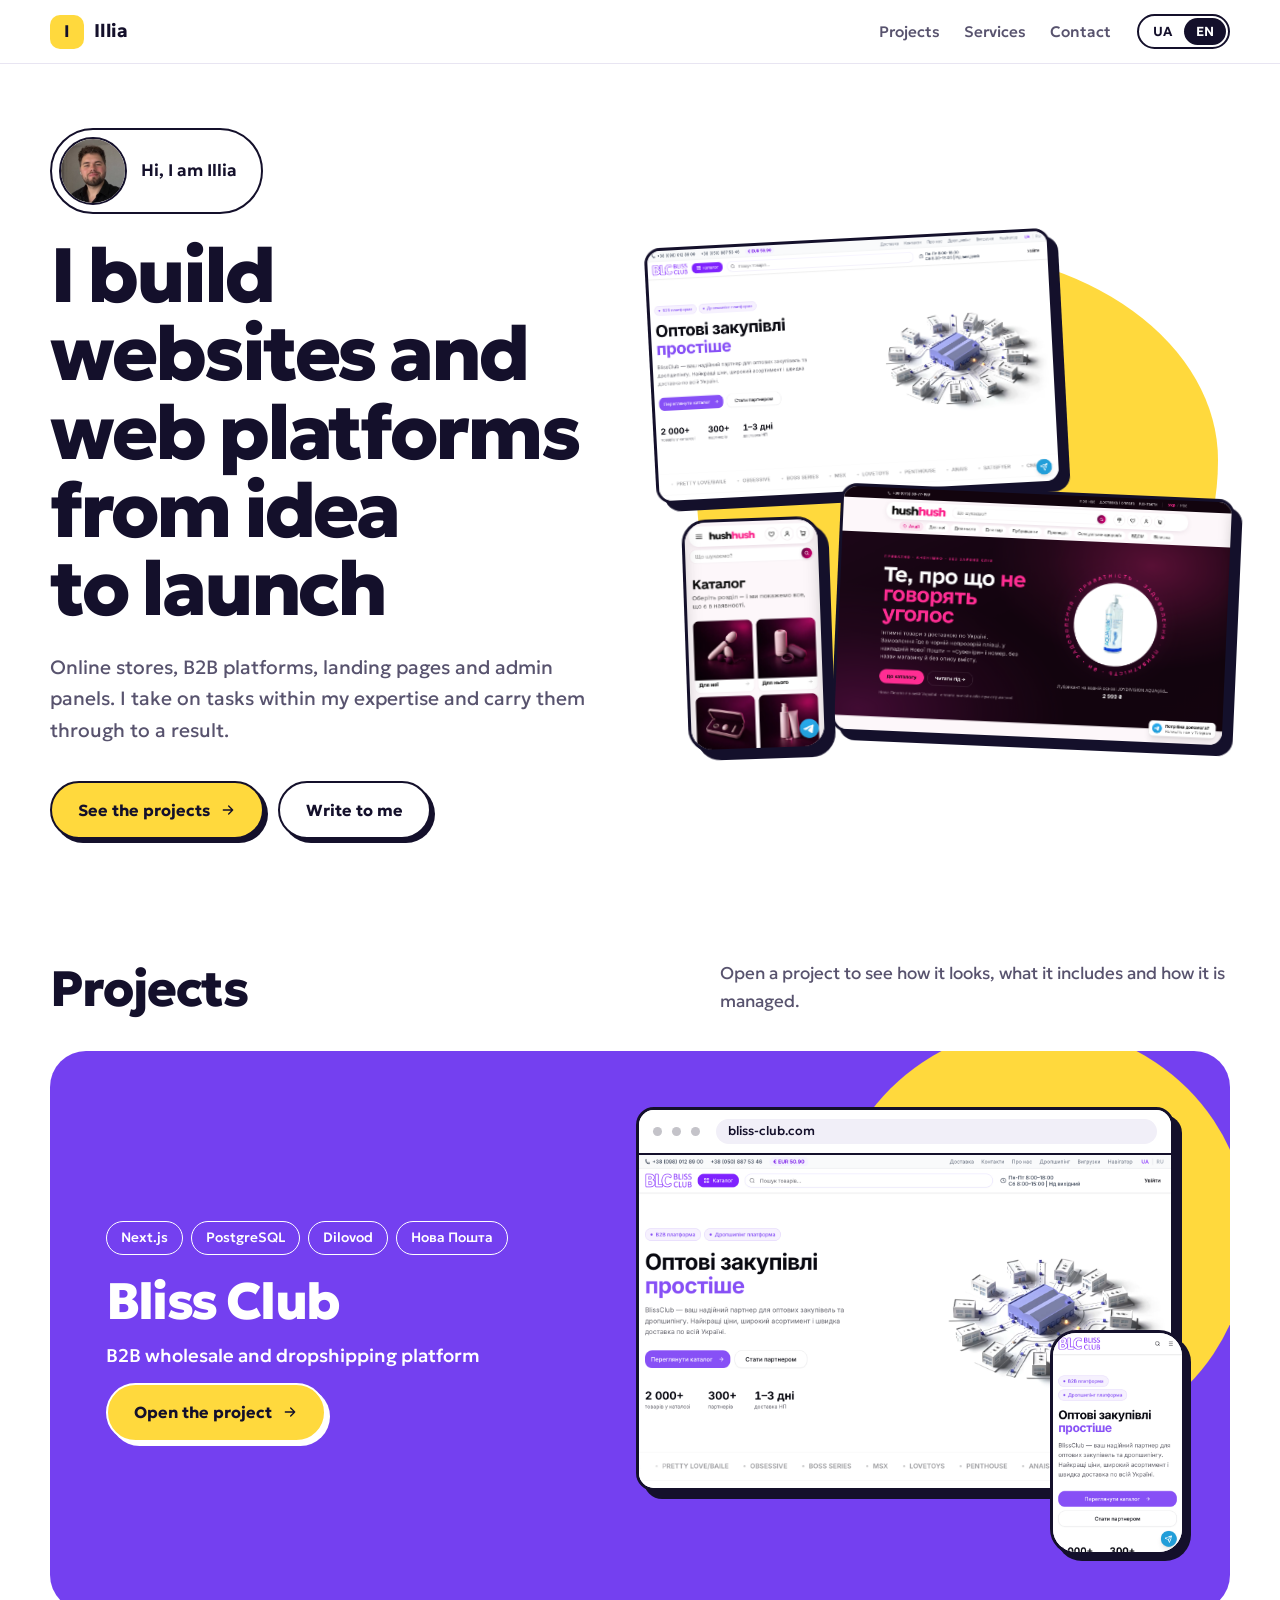
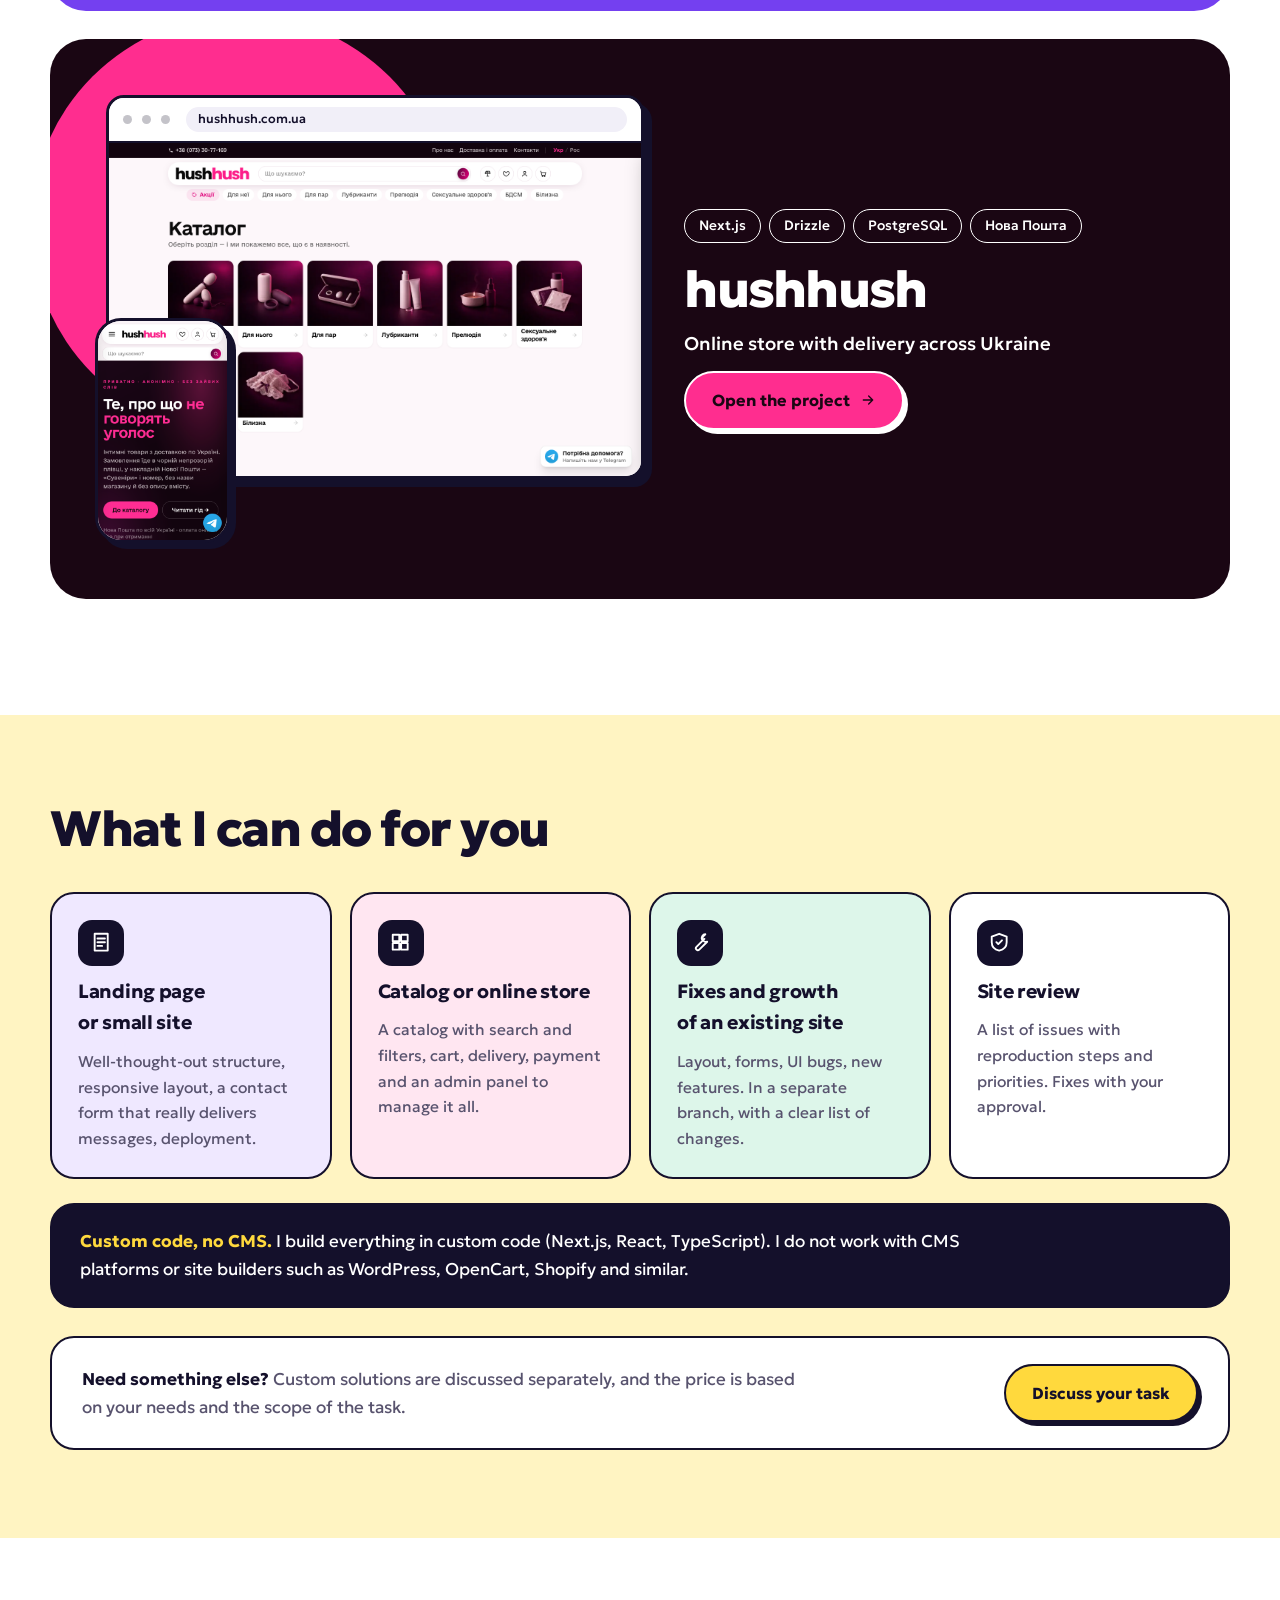
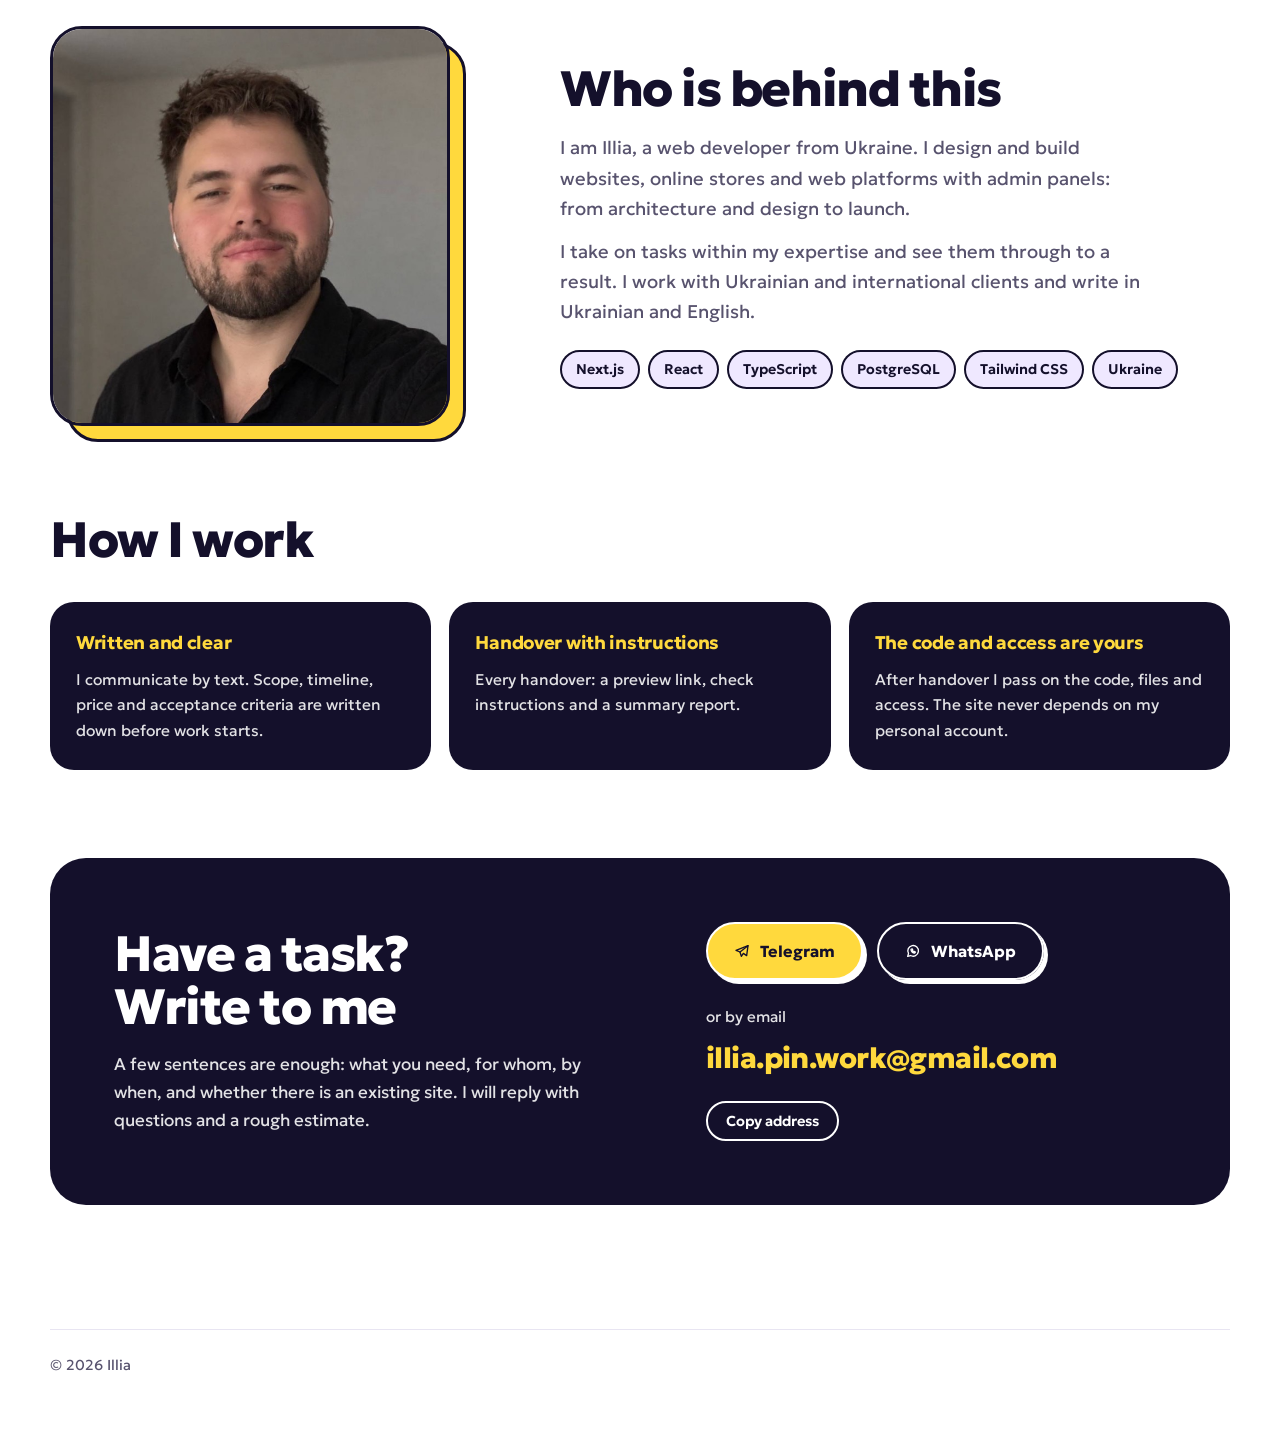
==== commit 6a1dea9c: "feat: smooth scroll reveal, page transitions, crossfading screenshots, progress line Co-Authored-By:" ====
--- a/index.html
+++ b/index.html
@@ -23,6 +23,7 @@
 </script>
 </head>
 <body>
+<div class="progress" aria-hidden="true"></div>
 <svg width="0" height="0" style="position:absolute" aria-hidden="true">
   <symbol id="i-page" viewBox="0 0 24 24"><path d="M5 3h14v18H5z"/><path d="M8 8h8M8 12h8M8 16h5"/></symbol>
   <symbol id="i-wrench" viewBox="0 0 24 24"><path d="M14.5 6.5a4 4 0 0 0 5 5L11 20a2.1 2.1 0 0 1-3-3l8.5-8.5"/><path d="M14.5 6.5l3-3a4 4 0 0 0-3.5 5.5"/></symbol>
--- a/assets/style.css
+++ b/assets/style.css
@@ -249,3 +249,51 @@
 .stackline{margin-top:24px;padding:22px 28px;border-radius:24px;background:var(--ink);color:#fff;border:2px solid var(--ink)}
 .stackline p{max-width:56em}
 .stackline b{color:var(--yellow);font-weight:700}
+
+/* ---------- v5: smooth motion ---------- */
+html{scroll-padding-top:84px}
+body{overflow-x:clip}
+::selection{background:var(--yellow);color:var(--ink)}
+.top{transition:box-shadow .3s ease,background-color .3s ease}
+.top.scrolled{box-shadow:0 8px 24px -16px rgba(20,16,43,.45)}
+
+/* page-to-page cross-fade (supported browsers only) */
+@view-transition{navigation:auto}
+::view-transition-old(root),::view-transition-new(root){animation-duration:.32s;animation-timing-function:cubic-bezier(.3,.7,.2,1)}
+
+/* reveal on scroll: uses translate/opacity so hover transforms never collide */
+.reveal-on .rv{opacity:0;translate:0 26px;transition:opacity .75s cubic-bezier(.2,.7,.2,1) var(--d,0ms),translate .75s cubic-bezier(.2,.7,.2,1) var(--d,0ms)}
+.reveal-on .rv.in{opacity:1;translate:0 0}
+
+/* hover lift */
+.tile,.feat,.acard,.stat,.how>div,.next a{transition:transform .28s cubic-bezier(.2,.7,.2,1),box-shadow .28s ease}
+.tile:hover,.feat:hover{transform:translateY(-5px);box-shadow:0 14px 28px -18px rgba(20,16,43,.55)}
+.acard:hover,.stat:hover,.how>div:hover{transform:translateY(-4px)}
+.proj .browser{transition:transform .5s cubic-bezier(.2,.7,.2,1)}
+.proj:hover .browser{transform:translateY(-6px)}
+.proj .phone{transition:transform .5s cubic-bezier(.2,.7,.2,1)}
+.proj:hover .phone{transform:translateY(-10px)}
+.mail,.back,.nav a{transition:color .2s ease}
+
+/* screenshot viewer: cross-fade instead of a hard swap */
+.stack{display:grid}
+.stack>img{grid-area:1/1;transition:opacity .4s ease,visibility .4s}
+.stack>img.off{opacity:0;visibility:hidden}
+.phone.stack{overflow:hidden}
+
+/* thin scroll-progress line where the browser supports scroll timelines */
+.progress{position:fixed;top:0;left:0;right:0;height:3px;background:var(--yellow);transform:scaleX(0);transform-origin:0 50%;z-index:40;pointer-events:none}
+@supports (animation-timeline:scroll()){
+  .progress{animation:grow linear both;animation-timeline:scroll(root block)}
+  @keyframes grow{to{transform:scaleX(1)}}
+  .proj-visual .phone,.phero .proj-visual .phone{animation:drift linear both;animation-timeline:view();animation-range:cover 0% cover 100%}
+  @keyframes drift{from{translate:0 14px}to{translate:0 -14px}}
+}
+
+@media (prefers-reduced-motion:reduce){
+  html{scroll-behavior:auto}
+  @view-transition{navigation:none}
+  .progress,.proj-visual .phone{animation:none!important}
+  *,*::before,*::after{transition-duration:.01ms!important}
+}
+@media print{.rv{opacity:1!important;translate:none!important}}
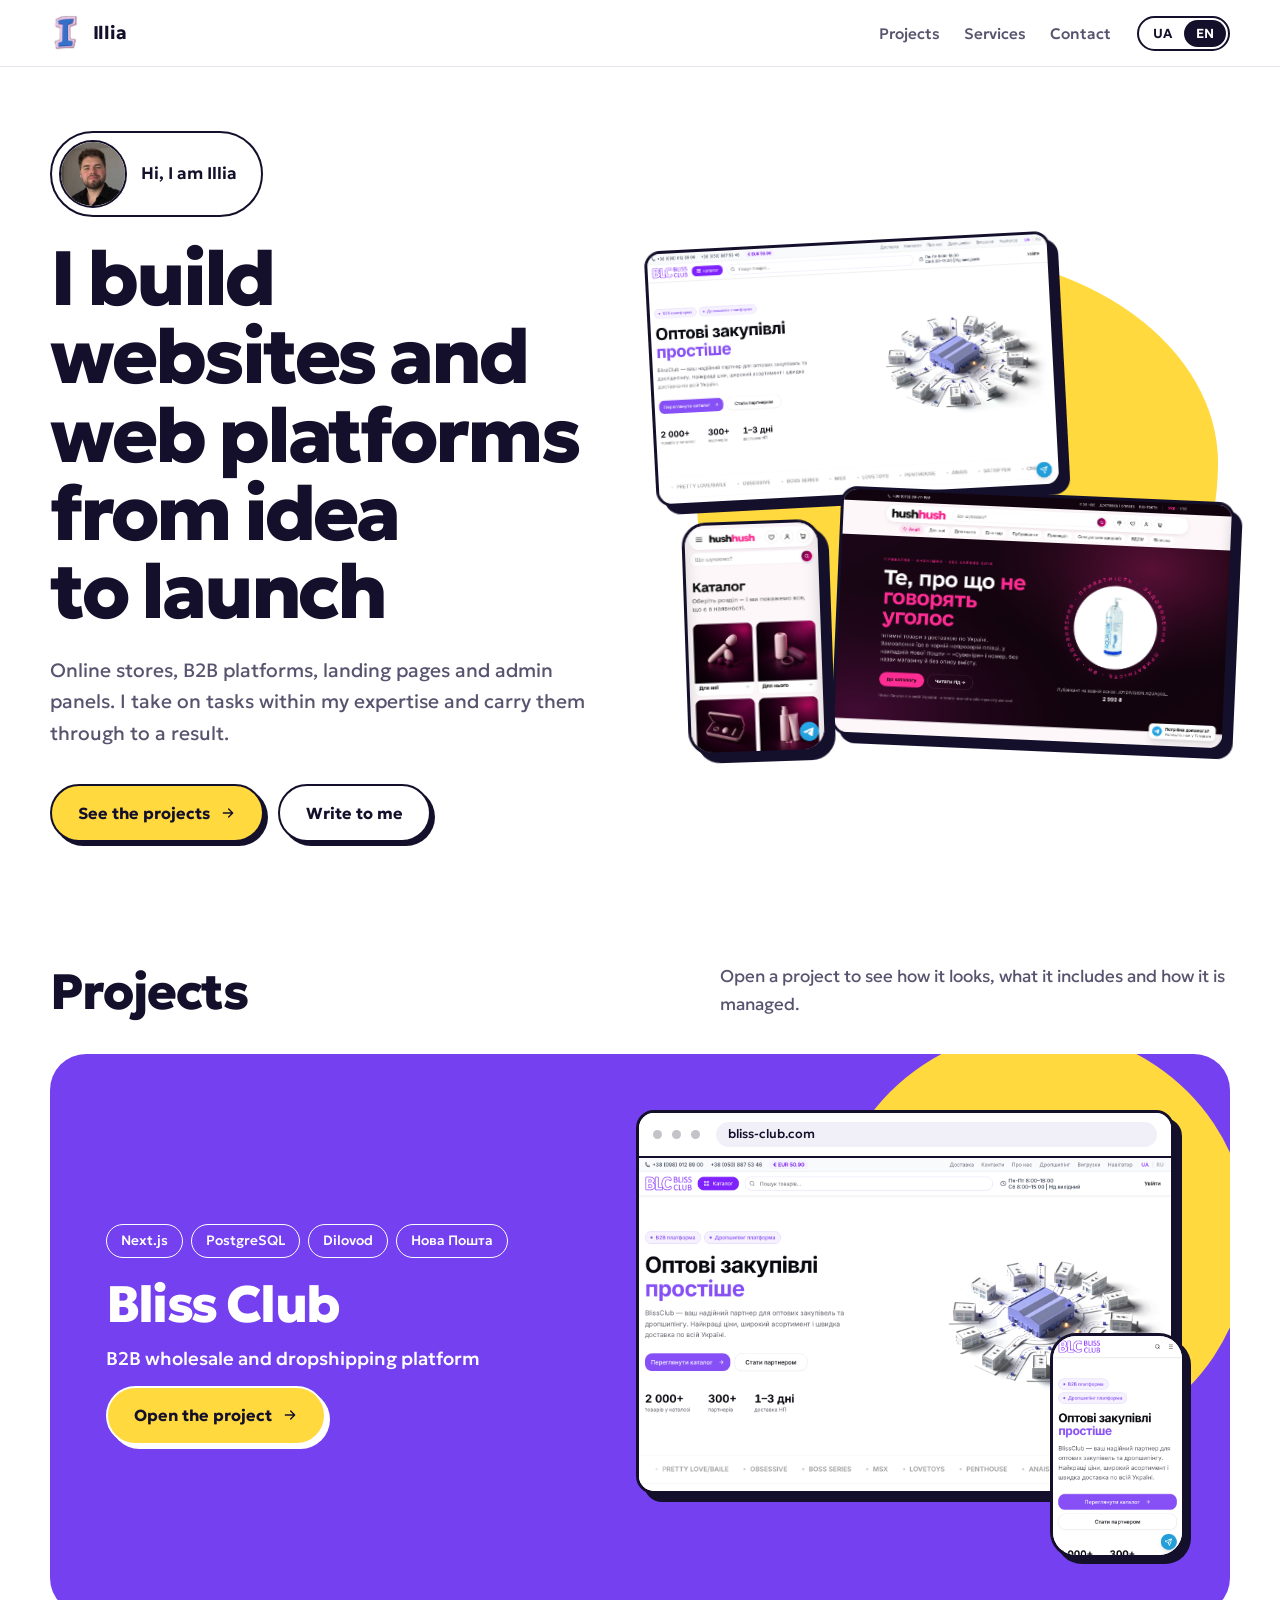
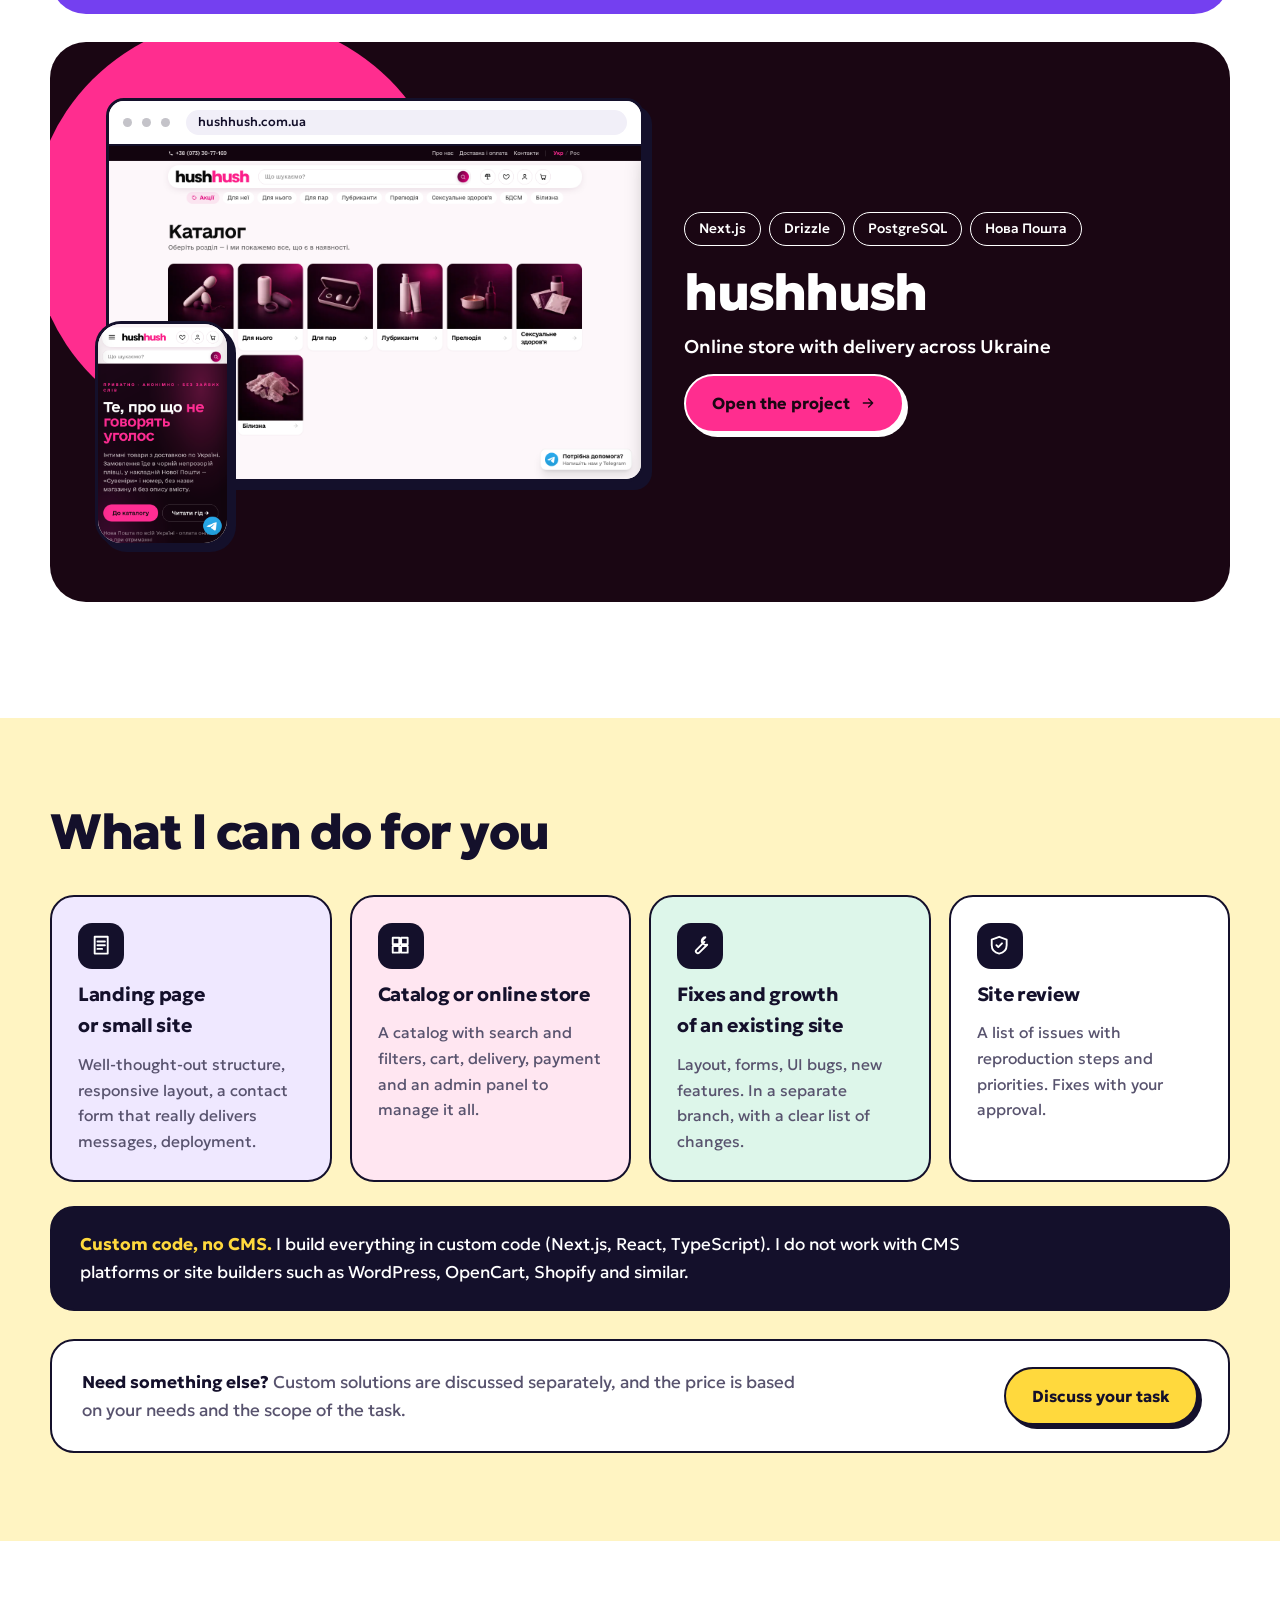
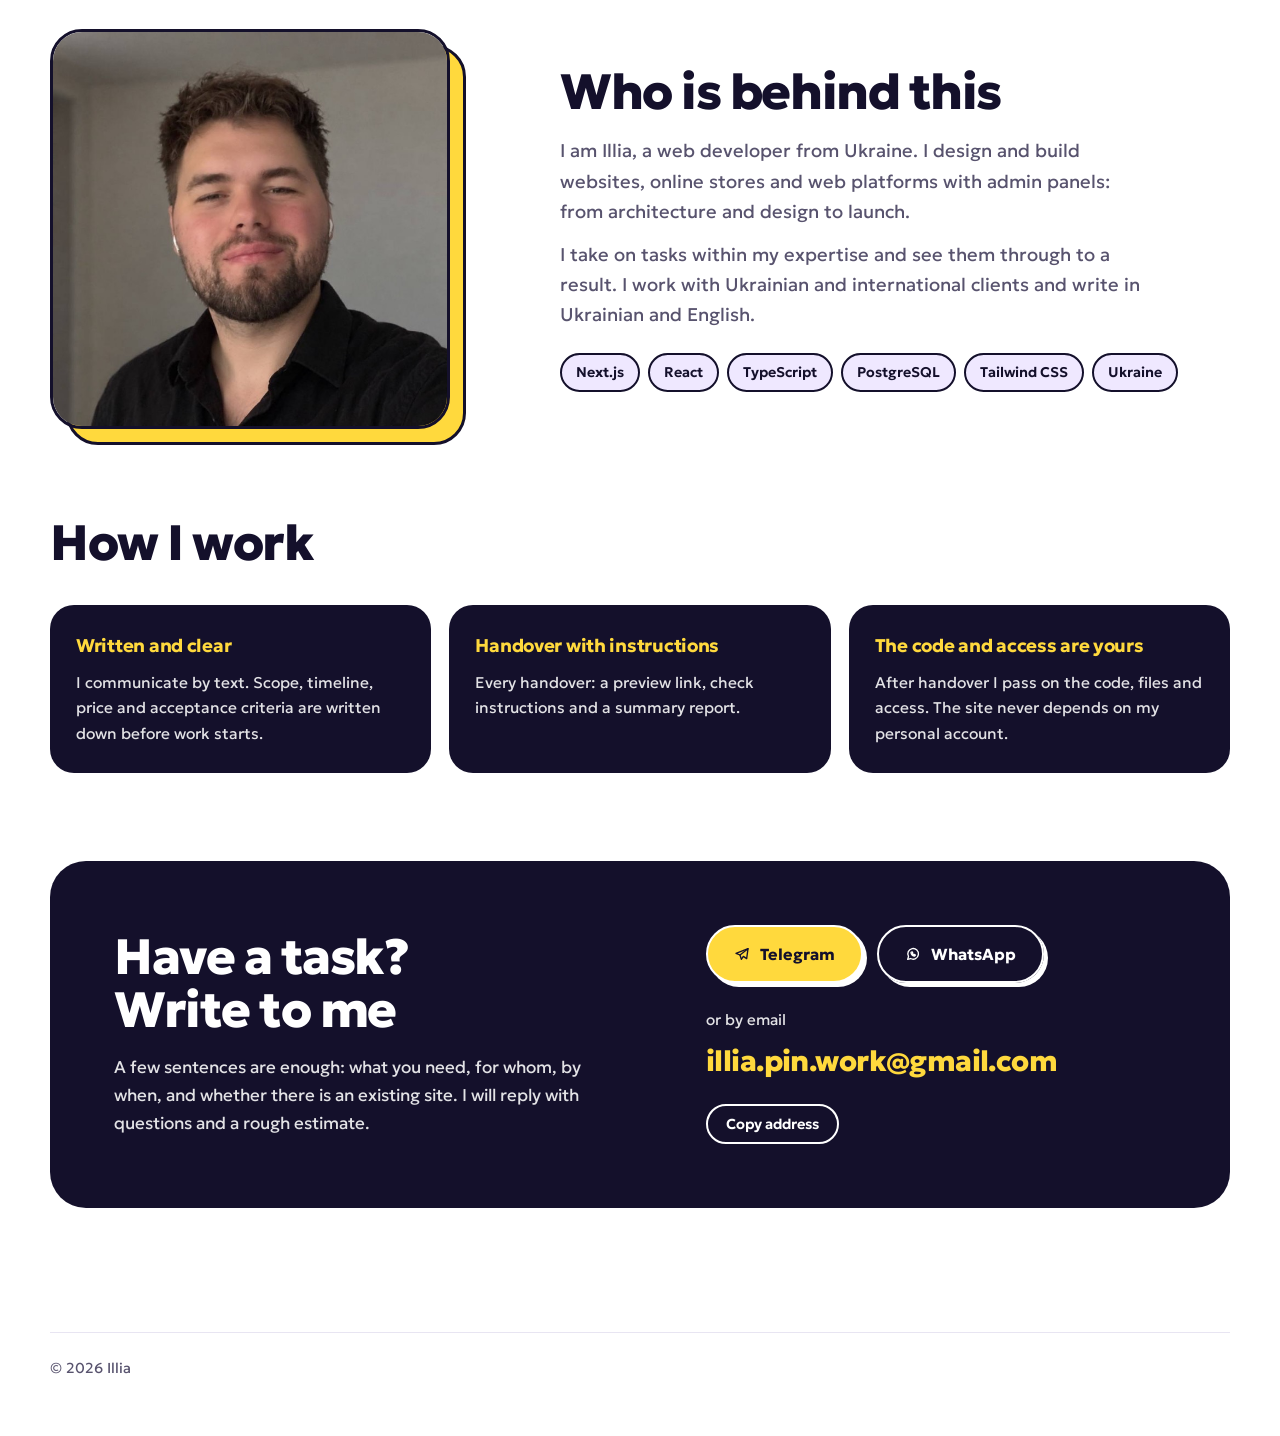
==== commit 5bfb7d0a: "feat: custom logo in header and favicon Co-Authored-By: Claude Sonnet 5.5 <noreply@anthropic.com>" ====
--- a/index.html
+++ b/index.html
@@ -13,7 +13,7 @@
 <meta property="og:image" content="https://wocky-wocky.github.io/portfolio/img/bc-desktop-home.png">
 <meta name="twitter:card" content="summary_large_image">
 <meta name="theme-color" content="#FFD93D">
-<link rel="icon" href="data:image/svg+xml,%3Csvg xmlns='http://www.w3.org/2000/svg' viewBox='0 0 64 64'%3E%3Crect width='64' height='64' rx='16' fill='%23FFD93D'/%3E%3Cpath d='M20 18v28M20 32h24M44 18v28' fill='none' stroke='%2314102B' stroke-width='7' stroke-linecap='round'/%3E%3C/svg%3E">
+<link rel="icon" type="image/svg+xml" href="img/favicon.svg">
 <link rel="preconnect" href="https://fonts.googleapis.com">
 <link rel="preconnect" href="https://fonts.gstatic.com" crossorigin>
 <link href="https://fonts.googleapis.com/css2?family=Geologica:wght@400;500;600;700;800&display=swap" rel="stylesheet">
@@ -37,7 +37,7 @@
 
 <header class="top">
   <div class="wrap">
-    <a class="brand" href="#top"><b>І</b><span data-l="uk">Ілля</span><span data-l="en">Illia</span></a>
+    <a class="brand" href="#top"><img src="img/logo.png" width="137" height="160" alt=""><span data-l="uk">Ілля</span><span data-l="en">Illia</span></a>
     <div class="nav">
       <nav aria-label="Main">
         <ul>
--- a/assets/style.css
+++ b/assets/style.css
@@ -32,7 +32,7 @@
 .top{position:sticky;top:0;z-index:20;background:rgba(255,255,255,.9);backdrop-filter:blur(10px);-webkit-backdrop-filter:blur(10px);border-bottom:1px solid var(--line)}
 .top .wrap{display:flex;align-items:center;justify-content:space-between;gap:16px;padding:14px 0}
 .brand{display:inline-flex;align-items:center;gap:10px;font-weight:700;font-size:1.15rem;letter-spacing:-.01em;text-decoration:none}
-.brand b{display:grid;place-items:center;width:34px;height:34px;border-radius:10px;background:var(--yellow);color:var(--ink);font-size:1.05rem}
+.brand img{height:38px;width:auto;display:block}
 .nav{display:flex;align-items:center;gap:26px}
 .nav ul{display:flex;gap:24px;list-style:none;margin:0;padding:0}
 .nav a{text-decoration:none;font-size:.95rem;font-weight:500;color:var(--muted)}
